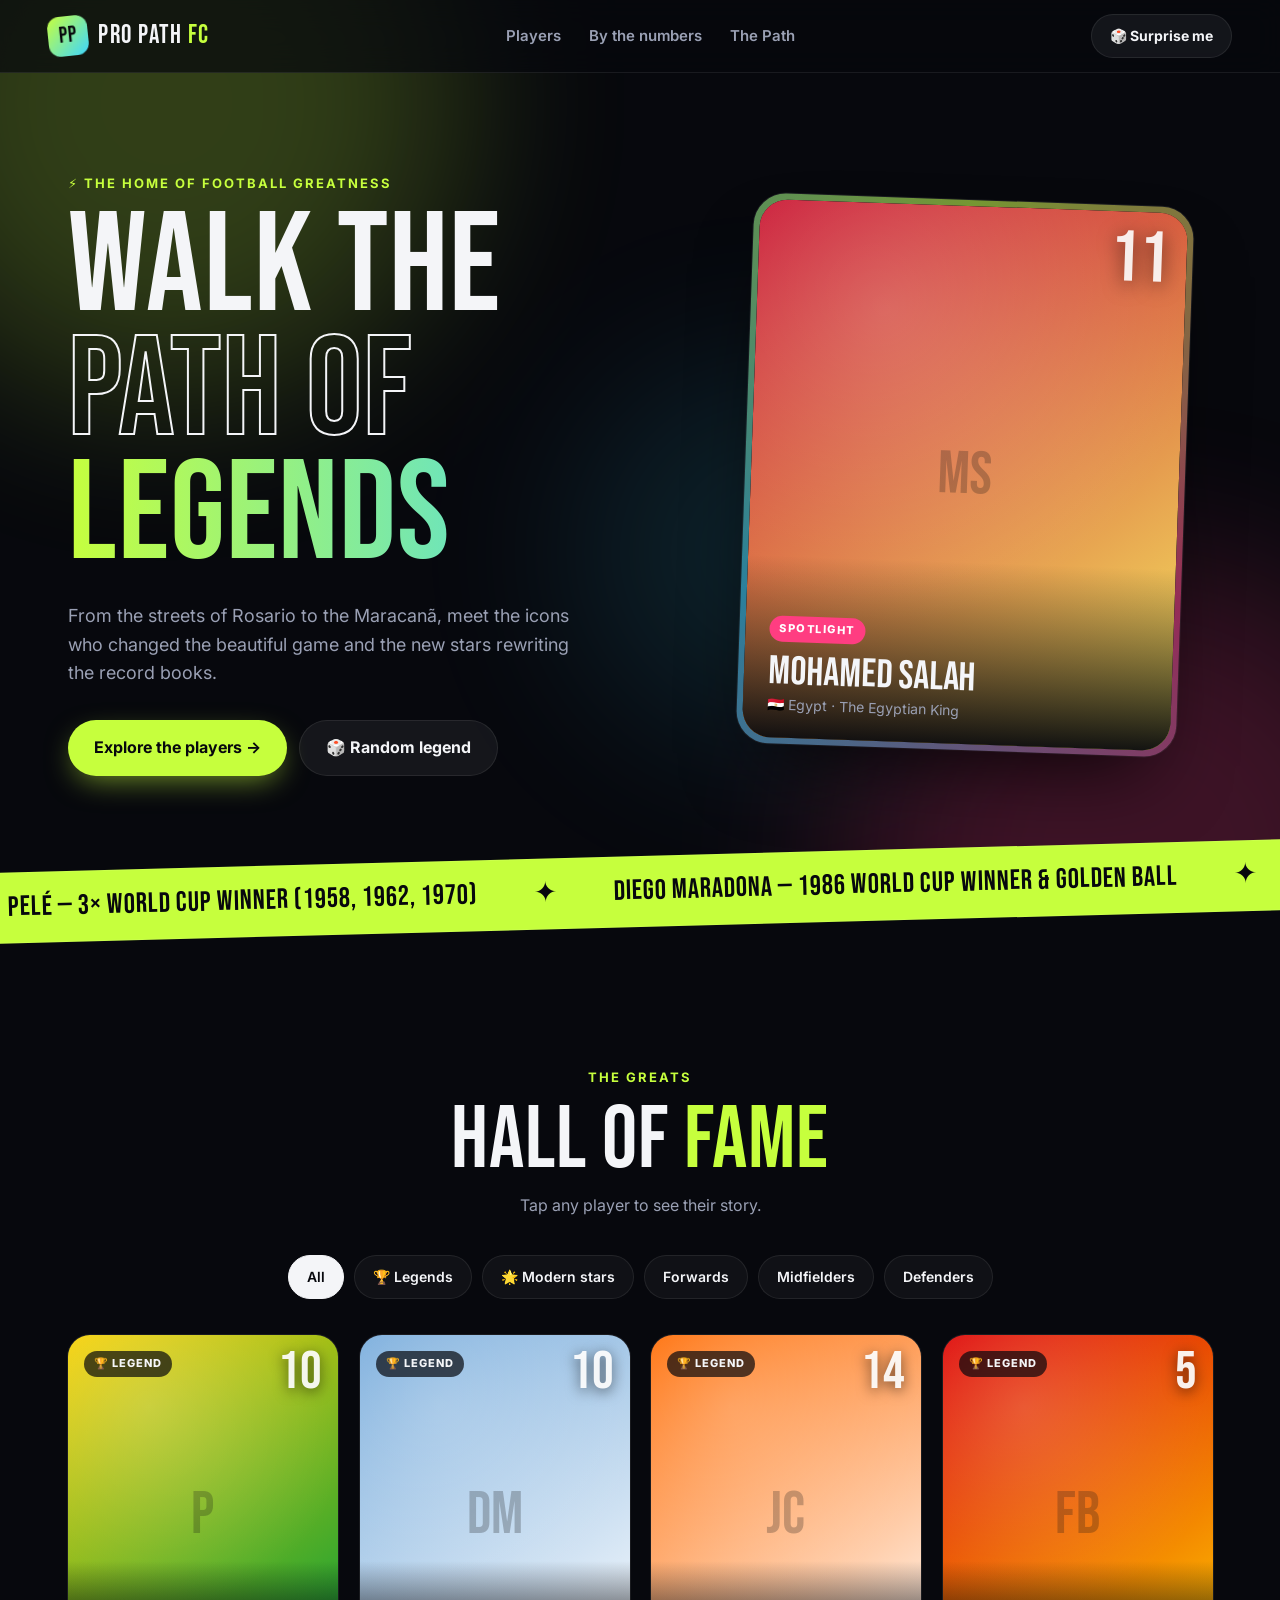
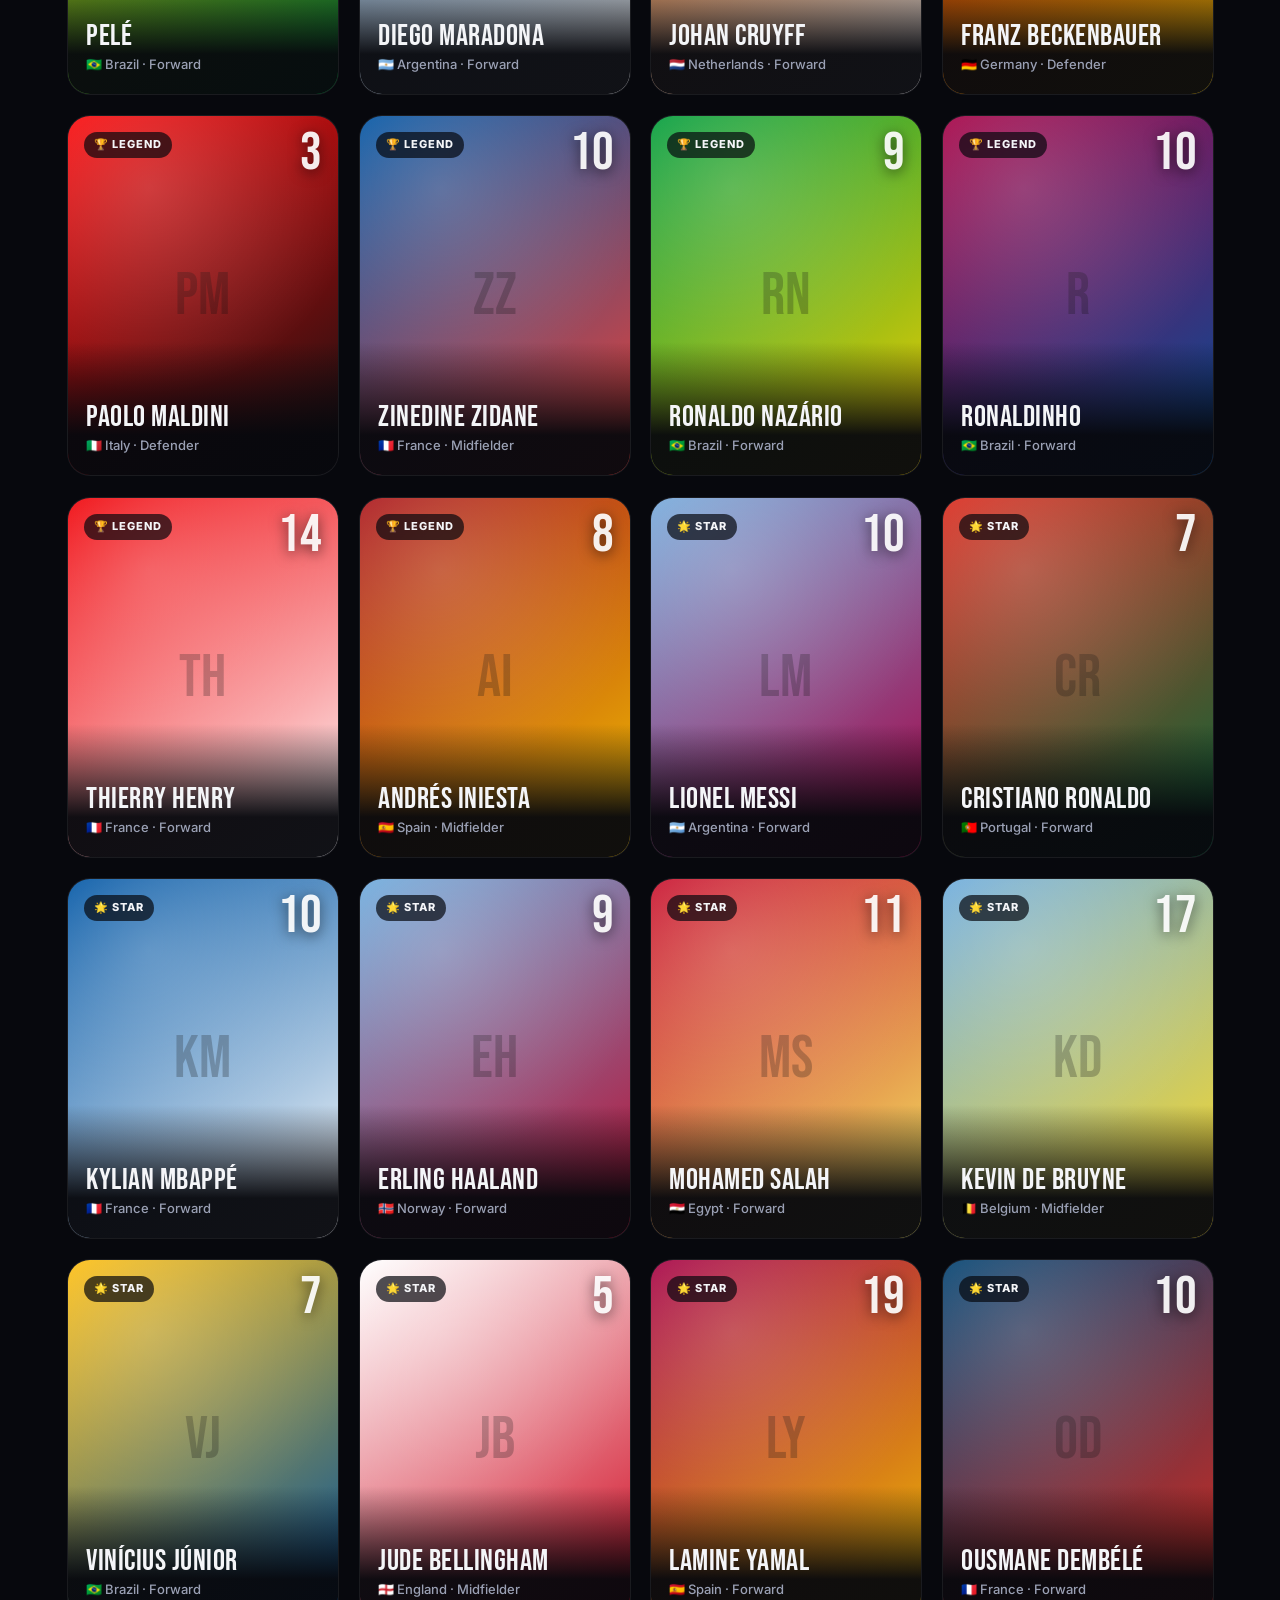
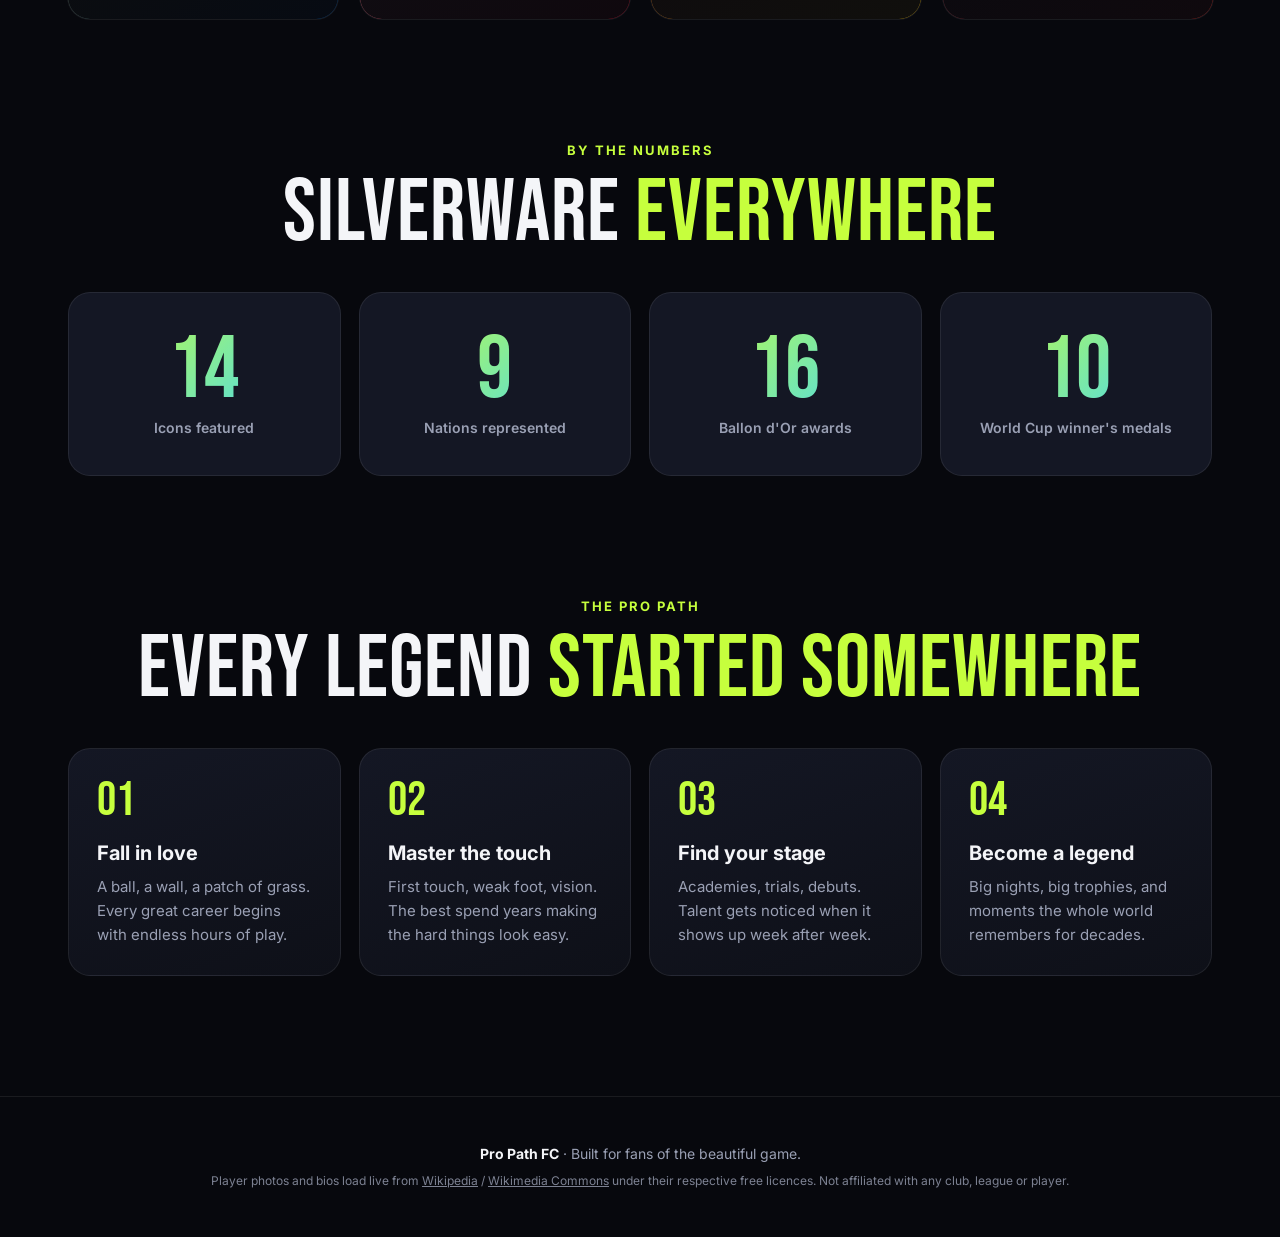
==== index.html @ 46206c43 "Build Pro Path FC football legends website Static site with rotating hero spotlight, filterable play" ====
<!doctype html>
<html lang="en">
<head>
  <meta charset="utf-8" />
  <meta name="viewport" content="width=device-width, initial-scale=1" />
  <title>Pro Path FC — Legends of the Game</title>
  <meta name="description" content="Pro Path FC celebrates the greatest players in world football — from Pelé and Maradona to Messi, Ronaldo and the new generation." />
  <link rel="preconnect" href="https://fonts.googleapis.com" />
  <link rel="preconnect" href="https://fonts.gstatic.com" crossorigin />
  <link href="https://fonts.googleapis.com/css2?family=Bebas+Neue&family=Inter:wght@400;500;600;700;800&display=swap" rel="stylesheet" />
  <link rel="stylesheet" href="styles.css" />
  <link rel="icon" href="data:image/svg+xml,<svg xmlns='http://www.w3.org/2000/svg' viewBox='0 0 100 100'><text y='.9em' font-size='90'>⚽</text></svg>" />
</head>
<body>
  <div class="bg-blobs" aria-hidden="true">
    <span class="blob blob-1"></span>
    <span class="blob blob-2"></span>
    <span class="blob blob-3"></span>
  </div>

  <header class="nav" id="top">
    <a class="brand" href="#top" aria-label="Pro Path FC home">
      <span class="brand-badge">PP</span>
      <span class="brand-name">Pro Path <em>FC</em></span>
    </a>
    <nav class="nav-links" aria-label="Main">
      <a href="#players">Players</a>
      <a href="#numbers">By the numbers</a>
      <a href="#path">The Path</a>
    </nav>
    <button class="btn btn-small btn-ghost" id="random-btn" type="button">🎲 Surprise me</button>
  </header>

  <main>
    <!-- HERO -->
    <section class="hero">
      <div class="hero-copy reveal">
        <p class="eyebrow">⚡ The home of football greatness</p>
        <h1 class="hero-title">
          <span>Walk the</span>
          <span class="outline">path of</span>
          <span class="accent">legends</span>
        </h1>
        <p class="hero-sub">
          From the streets of Rosario to the Maracanã, meet the icons who changed the beautiful game
          and the new stars rewriting the record books.
        </p>
        <div class="hero-cta">
          <a class="btn btn-primary" href="#players">Explore the players →</a>
          <button class="btn btn-ghost" id="hero-random" type="button">🎲 Random legend</button>
        </div>
      </div>

      <button class="spotlight reveal" id="spotlight" type="button" aria-label="Open spotlight player">
        <div class="spotlight-ring" aria-hidden="true"></div>
        <div class="spotlight-img" id="spotlight-img"></div>
        <div class="spotlight-info">
          <span class="spotlight-tag">Spotlight</span>
          <strong id="spotlight-name">Loading…</strong>
          <span id="spotlight-meta"></span>
        </div>
        <span class="spotlight-num" id="spotlight-num" aria-hidden="true">10</span>
      </button>
    </section>

    <!-- TICKER -->
    <div class="ticker-wrap" aria-hidden="true">
      <div class="ticker">
        <div class="ticker-track" id="ticker-track"></div>
      </div>
    </div>

    <!-- PLAYERS -->
    <section class="section" id="players">
      <div class="section-head reveal">
        <p class="eyebrow">The greats</p>
        <h2>Hall of <span class="accent">fame</span></h2>
        <p class="section-sub">Tap any player to see their story.</p>
      </div>

      <div class="filters reveal" role="tablist" aria-label="Filter players">
        <button class="chip active" data-filter="all" type="button">All</button>
        <button class="chip" data-filter="legend" type="button">🏆 Legends</button>
        <button class="chip" data-filter="star" type="button">🌟 Modern stars</button>
        <button class="chip" data-filter="FW" type="button">Forwards</button>
        <button class="chip" data-filter="MF" type="button">Midfielders</button>
        <button class="chip" data-filter="DF" type="button">Defenders</button>
      </div>

      <div class="grid" id="grid"></div>
    </section>

    <!-- NUMBERS -->
    <section class="section numbers" id="numbers">
      <div class="section-head reveal">
        <p class="eyebrow">By the numbers</p>
        <h2>Silverware <span class="accent">everywhere</span></h2>
      </div>
      <div class="stats">
        <div class="stat reveal"><strong data-count="players">0</strong><span>Icons featured</span></div>
        <div class="stat reveal"><strong data-count="nations">0</strong><span>Nations represented</span></div>
        <div class="stat reveal"><strong data-count="ballon">0</strong><span>Ballon d'Or awards</span></div>
        <div class="stat reveal"><strong data-count="worldcups">0</strong><span>World Cup winner's medals</span></div>
      </div>
    </section>

    <!-- PATH -->
    <section class="section" id="path">
      <div class="section-head reveal">
        <p class="eyebrow">The Pro Path</p>
        <h2>Every legend <span class="accent">started somewhere</span></h2>
      </div>
      <div class="path">
        <article class="path-step reveal">
          <span class="path-num">01</span>
          <h3>Fall in love</h3>
          <p>A ball, a wall, a patch of grass. Every great career begins with endless hours of play.</p>
        </article>
        <article class="path-step reveal">
          <span class="path-num">02</span>
          <h3>Master the touch</h3>
          <p>First touch, weak foot, vision. The best spend years making the hard things look easy.</p>
        </article>
        <article class="path-step reveal">
          <span class="path-num">03</span>
          <h3>Find your stage</h3>
          <p>Academies, trials, debuts. Talent gets noticed when it shows up week after week.</p>
        </article>
        <article class="path-step reveal">
          <span class="path-num">04</span>
          <h3>Become a legend</h3>
          <p>Big nights, big trophies, and moments the whole world remembers for decades.</p>
        </article>
      </div>
    </section>
  </main>

  <footer class="footer">
    <p><strong>Pro Path FC</strong> · Built for fans of the beautiful game.</p>
    <p class="credit">
      Player photos and bios load live from <a href="https://www.wikipedia.org/" target="_blank" rel="noopener">Wikipedia</a> /
      <a href="https://commons.wikimedia.org/" target="_blank" rel="noopener">Wikimedia Commons</a>
      under their respective free licences. Not affiliated with any club, league or player.
    </p>
  </footer>

  <!-- PLAYER MODAL -->
  <div class="modal" id="modal" aria-hidden="true">
    <div class="modal-backdrop" data-close></div>
    <div class="modal-card" role="dialog" aria-modal="true" aria-labelledby="modal-name">
      <button class="modal-close" type="button" data-close aria-label="Close">✕</button>
      <button class="modal-nav prev" type="button" id="modal-prev" aria-label="Previous player">‹</button>
      <button class="modal-nav next" type="button" id="modal-next" aria-label="Next player">›</button>
      <div class="modal-media" id="modal-media"></div>
      <div class="modal-body">
        <p class="modal-eyebrow" id="modal-eyebrow"></p>
        <h3 id="modal-name"></h3>
        <p class="modal-nick" id="modal-nick"></p>
        <ul class="modal-honours" id="modal-honours"></ul>
        <p class="modal-bio" id="modal-bio"></p>
        <a class="btn btn-small btn-ghost" id="modal-link" target="_blank" rel="noopener">Read more on Wikipedia ↗</a>
      </div>
    </div>
  </div>

  <!-- POP-UP TOAST -->
  <aside class="toast" id="toast" aria-live="polite">
    <button class="toast-close" type="button" id="toast-close" aria-label="Dismiss">✕</button>
    <button class="toast-main" type="button" id="toast-main">
      <span class="toast-img" id="toast-img"></span>
      <span class="toast-text">
        <span class="toast-tag">⚡ Did you know?</span>
        <strong id="toast-name"></strong>
        <span id="toast-fact"></span>
      </span>
    </button>
  </aside>

  <script src="players.js"></script>
  <script src="script.js"></script>
</body>
</html>
---- styles.css ----
:root {
  --bg: #07080d;
  --bg-2: #0e1018;
  --card: #141724;
  --line: rgba(255, 255, 255, 0.08);
  --text: #f4f5f8;
  --muted: #9aa0b4;
  --accent: #c6ff3d;
  --accent-2: #ff3d81;
  --accent-3: #3dd6ff;
  --radius: 22px;
  --display: "Bebas Neue", Impact, "Arial Narrow", sans-serif;
  --body: "Inter", system-ui, -apple-system, "Segoe UI", sans-serif;
}

* { box-sizing: border-box; }
html { scroll-behavior: smooth; }
body {
  margin: 0;
  background: var(--bg);
  color: var(--text);
  font-family: var(--body);
  line-height: 1.6;
  overflow-x: hidden;
  -webkit-font-smoothing: antialiased;
}
img { max-width: 100%; display: block; }
a { color: inherit; }
button { font: inherit; color: inherit; }
.accent { color: var(--accent); }

/* ---------- Background ---------- */
.bg-blobs { position: fixed; inset: 0; z-index: -1; overflow: hidden; pointer-events: none; }
.blob { position: absolute; width: 46vmax; height: 46vmax; border-radius: 50%; filter: blur(90px); opacity: 0.22; animation: float 18s ease-in-out infinite alternate; }
.blob-1 { background: var(--accent); top: -15vmax; left: -10vmax; }
.blob-2 { background: var(--accent-2); bottom: -20vmax; right: -12vmax; animation-delay: -6s; }
.blob-3 { background: var(--accent-3); top: 40%; left: 45%; width: 30vmax; height: 30vmax; opacity: 0.12; animation-delay: -12s; }
@keyframes float { to { transform: translate(6vmax, 4vmax) scale(1.15); } }

/* ---------- Nav ---------- */
.nav {
  position: sticky; top: 0; z-index: 40;
  display: flex; align-items: center; justify-content: space-between; gap: 16px;
  padding: 14px clamp(16px, 4vw, 48px);
  background: rgba(7, 8, 13, 0.7);
  backdrop-filter: blur(14px);
  border-bottom: 1px solid var(--line);
}
.brand { display: flex; align-items: center; gap: 10px; text-decoration: none; }
.brand-badge {
  display: grid; place-items: center; width: 40px; height: 40px; border-radius: 12px;
  background: linear-gradient(135deg, var(--accent), var(--accent-3));
  color: #07080d; font-family: var(--display); font-size: 22px; letter-spacing: 1px;
  transform: rotate(-6deg);
}
.brand-name { font-family: var(--display); font-size: 26px; letter-spacing: 1.5px; }
.brand-name em { font-style: normal; color: var(--accent); }
.nav-links { display: flex; gap: 28px; }
.nav-links a { text-decoration: none; color: var(--muted); font-weight: 600; font-size: 15px; transition: color .2s; }
.nav-links a:hover { color: var(--text); }

/* ---------- Buttons ---------- */
.btn {
  display: inline-flex; align-items: center; gap: 8px;
  padding: 14px 26px; border-radius: 999px; border: 0;
  font-weight: 700; text-decoration: none; cursor: pointer;
  transition: transform .2s, box-shadow .2s, background .2s;
}
.btn:hover { transform: translateY(-2px); }
.btn-primary { background: var(--accent); color: #07080d; box-shadow: 0 10px 30px -8px rgba(198, 255, 61, .6); }
.btn-primary:hover { box-shadow: 0 16px 40px -8px rgba(198, 255, 61, .8); }
.btn-ghost { background: rgba(255, 255, 255, .06); border: 1px solid var(--line); }
.btn-ghost:hover { background: rgba(255, 255, 255, .12); }
.btn-small { padding: 10px 18px; font-size: 14px; }

/* ---------- Hero ---------- */
.hero {
  display: grid; grid-template-columns: 1.1fr 0.9fr; align-items: center; gap: 48px;
  max-width: 1240px; margin: 0 auto;
  padding: clamp(40px, 8vw, 100px) clamp(16px, 4vw, 48px) 60px;
}
.eyebrow { margin: 0 0 12px; color: var(--accent); font-weight: 700; text-transform: uppercase; letter-spacing: 2px; font-size: 13px; }
.hero-title { margin: 0; font-family: var(--display); font-weight: 400; font-size: clamp(64px, 11vw, 150px); line-height: .88; letter-spacing: 1px; }
.hero-title span { display: block; }
.hero-title .outline { color: transparent; -webkit-text-stroke: 2px var(--text); }
.hero-title .accent { background: linear-gradient(90deg, var(--accent), var(--accent-3)); -webkit-background-clip: text; background-clip: text; color: transparent; }
.hero-sub { max-width: 520px; color: var(--muted); font-size: 18px; margin: 24px 0 32px; }
.hero-cta { display: flex; flex-wrap: wrap; gap: 12px; }

.spotlight {
  position: relative; aspect-ratio: 4 / 5; width: 100%; max-width: 440px; justify-self: center;
  border: 0; padding: 0; cursor: pointer; border-radius: 32px; overflow: hidden;
  background: var(--card);
  box-shadow: 0 40px 80px -30px rgba(0, 0, 0, .8), 0 0 0 1px var(--line);
  transform: rotate(2deg); transition: transform .4s;
}
.spotlight:hover { transform: rotate(0) scale(1.02); }
.spotlight-ring { position: absolute; inset: -40%; background: conic-gradient(from 0deg, var(--accent), var(--accent-2), var(--accent-3), var(--accent)); animation: spin 8s linear infinite; opacity: .55; }
@keyframes spin { to { transform: rotate(360deg); } }
.spotlight-img { position: absolute; inset: 6px; border-radius: 28px; overflow: hidden; background: var(--bg-2); }
.spotlight-img .photo { transition: opacity .8s, transform 6s ease-out; }
.spotlight-img .photo.fade { opacity: 0; transform: scale(1.08); }
.spotlight-info {
  position: absolute; left: 6px; right: 6px; bottom: 6px; z-index: 2;
  display: flex; flex-direction: column; align-items: flex-start; gap: 2px;
  padding: 60px 24px 22px; text-align: left; border-radius: 0 0 28px 28px;
  background: linear-gradient(to top, rgba(7, 8, 13, .95), transparent);
}
.spotlight-tag { background: var(--accent-2); color: #fff; font-size: 11px; font-weight: 800; letter-spacing: 1.5px; text-transform: uppercase; padding: 4px 10px; border-radius: 999px; }
.spotlight-info strong { font-family: var(--display); font-weight: 400; font-size: 40px; line-height: 1; margin-top: 8px; }
.spotlight-info span:last-child { color: var(--muted); font-size: 14px; }
.spotlight-num { position: absolute; top: 18px; right: 24px; z-index: 2; font-family: var(--display); font-size: 72px; line-height: 1; color: rgba(255, 255, 255, .9); text-shadow: 0 4px 20px rgba(0, 0, 0, .6); }

/* ---------- Ticker ---------- */
.ticker-wrap { overflow: hidden; padding: 20px 0; }
.ticker { overflow: hidden; border-block: 1px solid var(--line); background: var(--accent); color: #07080d; transform: rotate(-1.5deg); margin: 0 -20px; }
.ticker-track { display: flex; width: max-content; animation: ticker 40s linear infinite; }
.ticker-track span { font-family: var(--display); font-size: 28px; letter-spacing: 1px; padding: 12px 28px; white-space: nowrap; }
.ticker-track span::after { content: "✦"; margin-left: 56px; }
@keyframes ticker { to { transform: translateX(-50%); } }

/* ---------- Sections ---------- */
.section { max-width: 1240px; margin: 0 auto; padding: clamp(70px, 10vw, 120px) clamp(16px, 4vw, 48px) 0; }
.section-head { text-align: center; margin-bottom: 36px; }
.section-head h2 { margin: 0; font-family: var(--display); font-weight: 400; font-size: clamp(48px, 7vw, 88px); line-height: .95; letter-spacing: 1px; }
.section-sub { color: var(--muted); margin: 10px 0 0; }

/* ---------- Filters ---------- */
.filters { display: flex; flex-wrap: wrap; justify-content: center; gap: 10px; margin-bottom: 36px; }
.chip { padding: 10px 18px; border-radius: 999px; border: 1px solid var(--line); background: rgba(255, 255, 255, .04); cursor: pointer; font-weight: 600; font-size: 14px; transition: all .2s; }
.chip:hover { border-color: rgba(255, 255, 255, .25); }
.chip.active { background: var(--text); color: var(--bg); border-color: var(--text); }

/* ---------- Player cards ---------- */
.grid { display: grid; grid-template-columns: repeat(auto-fill, minmax(230px, 1fr)); gap: 22px; }
.card {
  position: relative; aspect-ratio: 3 / 4; border-radius: var(--radius); overflow: hidden;
  border: 0; padding: 0; cursor: pointer; text-align: left; background: var(--card);
  box-shadow: 0 0 0 1px var(--line);
  transform: perspective(800px) rotateX(var(--rx, 0)) rotateY(var(--ry, 0));
  transition: transform .15s ease-out, box-shadow .3s;
  animation: pop-in .5s both;
}
.card:hover { box-shadow: 0 0 0 2px var(--c1), 0 24px 50px -16px var(--c1); }
.card:focus-visible { outline: 3px solid var(--accent); outline-offset: 3px; }
@keyframes pop-in { from { opacity: 0; transform: translateY(24px) scale(.96); } }
.card .photo { transition: transform .5s; }
.card:hover .photo { transform: scale(1.07); }
.card-num { position: absolute; top: 10px; right: 16px; z-index: 2; font-family: var(--display); font-size: 54px; line-height: 1; color: rgba(255, 255, 255, .92); text-shadow: 0 3px 14px rgba(0, 0, 0, .6); }
.card-era { position: absolute; top: 16px; left: 16px; z-index: 2; padding: 4px 10px; border-radius: 999px; font-size: 11px; font-weight: 800; letter-spacing: 1px; text-transform: uppercase; background: rgba(7, 8, 13, .7); backdrop-filter: blur(6px); }
.card-info { position: absolute; inset: auto 0 0; z-index: 2; padding: 60px 18px 18px; background: linear-gradient(to top, rgba(7, 8, 13, .96) 30%, transparent); }
.card-info strong { display: block; font-family: var(--display); font-weight: 400; font-size: 30px; line-height: 1; letter-spacing: .5px; }
.card-info span { color: var(--muted); font-size: 13px; font-weight: 500; }

/* Shared photo layer (cards, spotlight, modal, toast) */
.media { position: absolute; inset: 0; background: linear-gradient(145deg, var(--c1, #333), var(--c2, #111)); }
.media::before { /* fallback initials, hidden once a photo loads */
  content: attr(data-initials); position: absolute; inset: 0; display: grid; place-items: center;
  font-family: var(--display); font-size: clamp(60px, 30%, 140px); color: rgba(0, 0, 0, .25);
}
.media::after { content: ""; position: absolute; inset: 0; background: radial-gradient(circle at 30% 20%, rgba(255, 255, 255, .2), transparent 60%); pointer-events: none; }
.photo { position: absolute; inset: 0; width: 100%; height: 100%; object-fit: cover; object-position: center 20%; opacity: 0; transition: opacity .6s; }
.photo.loaded { opacity: 1; }
.media.has-photo::after { background: linear-gradient(to bottom, transparent 50%, rgba(7, 8, 13, .3)); }

/* ---------- Stats ---------- */
.stats { display: grid; grid-template-columns: repeat(4, 1fr); gap: 18px; }
.stat { padding: 34px 20px; border-radius: var(--radius); background: var(--card); border: 1px solid var(--line); text-align: center; }
.stat strong { display: block; font-family: var(--display); font-weight: 400; font-size: clamp(56px, 7vw, 88px); line-height: 1; background: linear-gradient(135deg, var(--accent), var(--accent-3)); -webkit-background-clip: text; background-clip: text; color: transparent; }
.stat span { color: var(--muted); font-weight: 600; font-size: 14px; }

/* ---------- Path ---------- */
.path { display: grid; grid-template-columns: repeat(4, 1fr); gap: 18px; }
.path-step { padding: 28px; border-radius: var(--radius); background: linear-gradient(160deg, var(--card), var(--bg-2)); border: 1px solid var(--line); transition: transform .3s, border-color .3s; }
.path-step:hover { transform: translateY(-6px); border-color: var(--accent); }
.path-num { font-family: var(--display); font-size: 48px; color: var(--accent); line-height: 1; }
.path-step h3 { margin: 12px 0 6px; font-size: 20px; }
.path-step p { margin: 0; color: var(--muted); font-size: 15px; }

/* ---------- Footer ---------- */
.footer { margin-top: 120px; padding: 40px clamp(16px, 4vw, 48px); border-top: 1px solid var(--line); text-align: center; color: var(--muted); font-size: 14px; }
.footer p { margin: 6px 0; }
.footer strong { color: var(--text); }
.credit { font-size: 12px; opacity: .8; }

/* ---------- Modal ---------- */
.modal { position: fixed; inset: 0; z-index: 100; display: grid; place-items: center; padding: 16px; visibility: hidden; opacity: 0; transition: opacity .3s, visibility .3s; }
.modal.open { visibility: visible; opacity: 1; }
.modal-backdrop { position: absolute; inset: 0; background: rgba(0, 0, 0, .75); backdrop-filter: blur(8px); }
.modal-card {
  position: relative; display: grid; grid-template-columns: 1fr 1.1fr;
  width: min(940px, 100%); max-height: calc(100vh - 32px); overflow: auto;
  border-radius: 28px; background: var(--bg-2); border: 1px solid var(--line);
  box-shadow: 0 40px 100px -20px rgba(0, 0, 0, .9);
  transform: scale(.9) translateY(30px); transition: transform .4s cubic-bezier(.2, 1.4, .4, 1);
}
.modal.open .modal-card { transform: none; }
.modal-media { position: relative; min-height: 460px; }
.modal-body { padding: 40px 36px; }
.modal-eyebrow { margin: 0; color: var(--accent); font-weight: 700; font-size: 13px; letter-spacing: 1.5px; text-transform: uppercase; }
.modal-body h3 { margin: 6px 0 0; font-family: var(--display); font-weight: 400; font-size: clamp(44px, 6vw, 64px); line-height: .95; }
.modal-nick { margin: 6px 0 20px; color: var(--muted); font-style: italic; }
.modal-honours { list-style: none; padding: 0; margin: 0 0 20px; display: grid; gap: 8px; }
.modal-honours li { display: flex; gap: 10px; align-items: flex-start; padding: 10px 14px; border-radius: 12px; background: rgba(255, 255, 255, .04); font-weight: 600; font-size: 14px; }
.modal-honours li::before { content: "🏆"; }
.modal-bio { color: var(--muted); font-size: 15px; margin: 0 0 22px; min-height: 3em; }
.modal-close, .modal-nav { position: absolute; z-index: 3; display: grid; place-items: center; border: 0; cursor: pointer; border-radius: 50%; background: rgba(7, 8, 13, .7); backdrop-filter: blur(6px); transition: background .2s; }
.modal-close { top: 14px; right: 14px; width: 40px; height: 40px; }
.modal-nav { top: 50%; width: 44px; height: 44px; font-size: 28px; line-height: 1; transform: translateY(-50%); }
.modal-nav.prev { left: 12px; }
.modal-nav.next { right: 12px; }
.modal-close:hover, .modal-nav:hover { background: var(--accent); color: #07080d; }

/* ---------- Toast pop-up ---------- */
.toast {
  position: fixed; left: 20px; bottom: 20px; z-index: 60; width: min(360px, calc(100vw - 40px));
  border-radius: 20px; background: rgba(20, 23, 36, .92); backdrop-filter: blur(12px);
  border: 1px solid var(--line); box-shadow: 0 20px 50px -10px rgba(0, 0, 0, .8);
  transform: translateY(140%) rotate(-3deg); opacity: 0; transition: transform .6s cubic-bezier(.2, 1.4, .4, 1), opacity .4s;
}
.toast.show { transform: none; opacity: 1; }
.toast-main { display: flex; align-items: center; gap: 14px; width: 100%; padding: 14px; border: 0; background: none; cursor: pointer; text-align: left; }
.toast-img { position: relative; flex: none; width: 72px; height: 72px; border-radius: 16px; overflow: hidden; }
.toast-img .media::before { font-size: 30px; }
.toast-text { display: flex; flex-direction: column; font-size: 13px; color: var(--muted); padding-right: 18px; }
.toast-tag { color: var(--accent); font-weight: 800; font-size: 11px; letter-spacing: 1px; text-transform: uppercase; }
.toast-text strong { color: var(--text); font-size: 16px; }
.toast-close { position: absolute; top: 8px; right: 10px; z-index: 2; border: 0; background: none; color: var(--muted); cursor: pointer; font-size: 14px; }

/* ---------- Scroll reveal ---------- */
.reveal { opacity: 0; transform: translateY(30px); transition: opacity .8s, transform .8s; }
.reveal.visible { opacity: 1; transform: none; }
.spotlight.reveal.visible { transform: rotate(2deg); }
.spotlight.reveal.visible:hover { transform: rotate(0) scale(1.02); }

/* ---------- Responsive ---------- */
@media (max-width: 900px) {
  .hero { grid-template-columns: 1fr; text-align: left; }
  .spotlight { max-width: 380px; }
  .stats, .path { grid-template-columns: repeat(2, 1fr); }
  .modal-card { grid-template-columns: 1fr; }
  .modal-media { min-height: 320px; }
  .modal-nav { top: 160px; }
}
@media (max-width: 640px) {
  .nav-links { display: none; }
  .grid { grid-template-columns: repeat(2, 1fr); gap: 12px; }
  .card-num { font-size: 40px; }
  .card-info { padding: 40px 12px 12px; }
  .card-info strong { font-size: 22px; }
  .card-info span { font-size: 11px; }
  .stats, .path { grid-template-columns: 1fr; }
  .modal-body { padding: 28px 22px; }
  .ticker-track span { font-size: 22px; }
}
@media (prefers-reduced-motion: reduce) {
  *, *::before, *::after { animation: none !important; transition: none !important; }
  .reveal { opacity: 1; transform: none; }
}
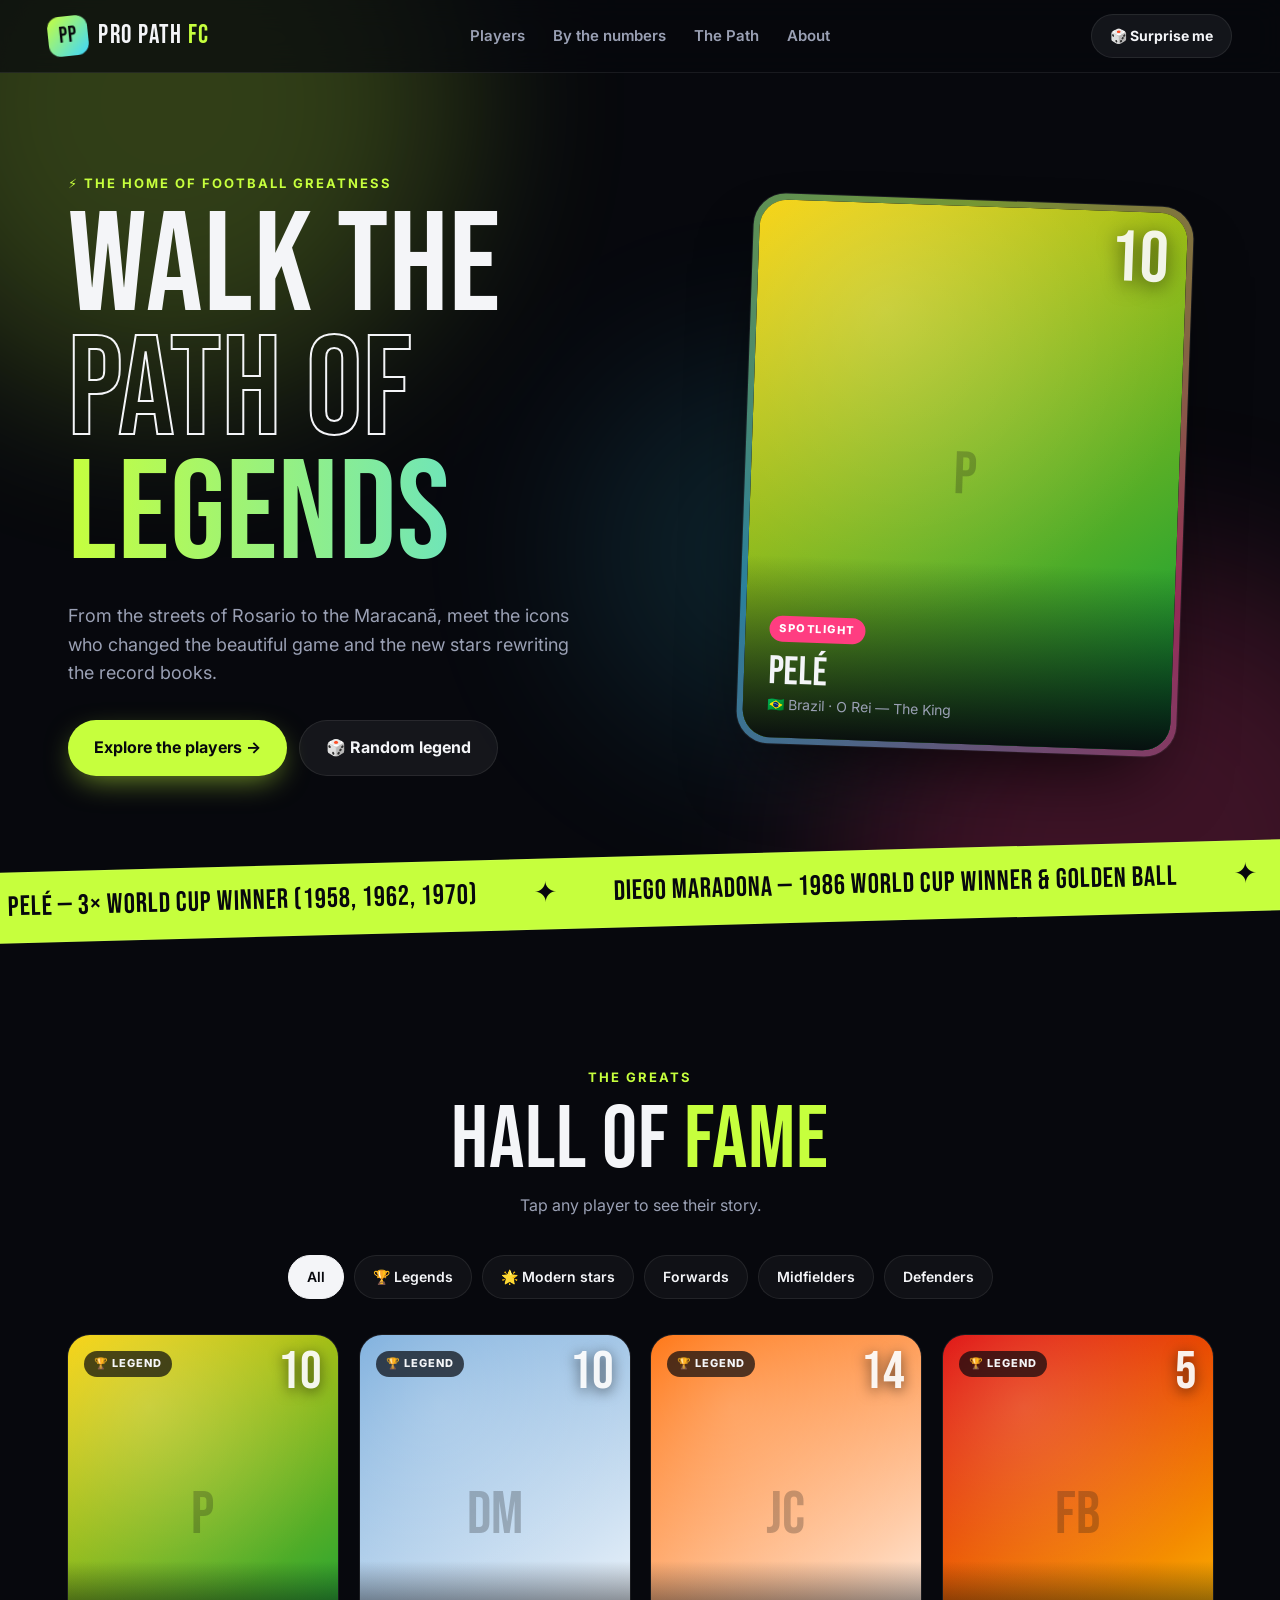
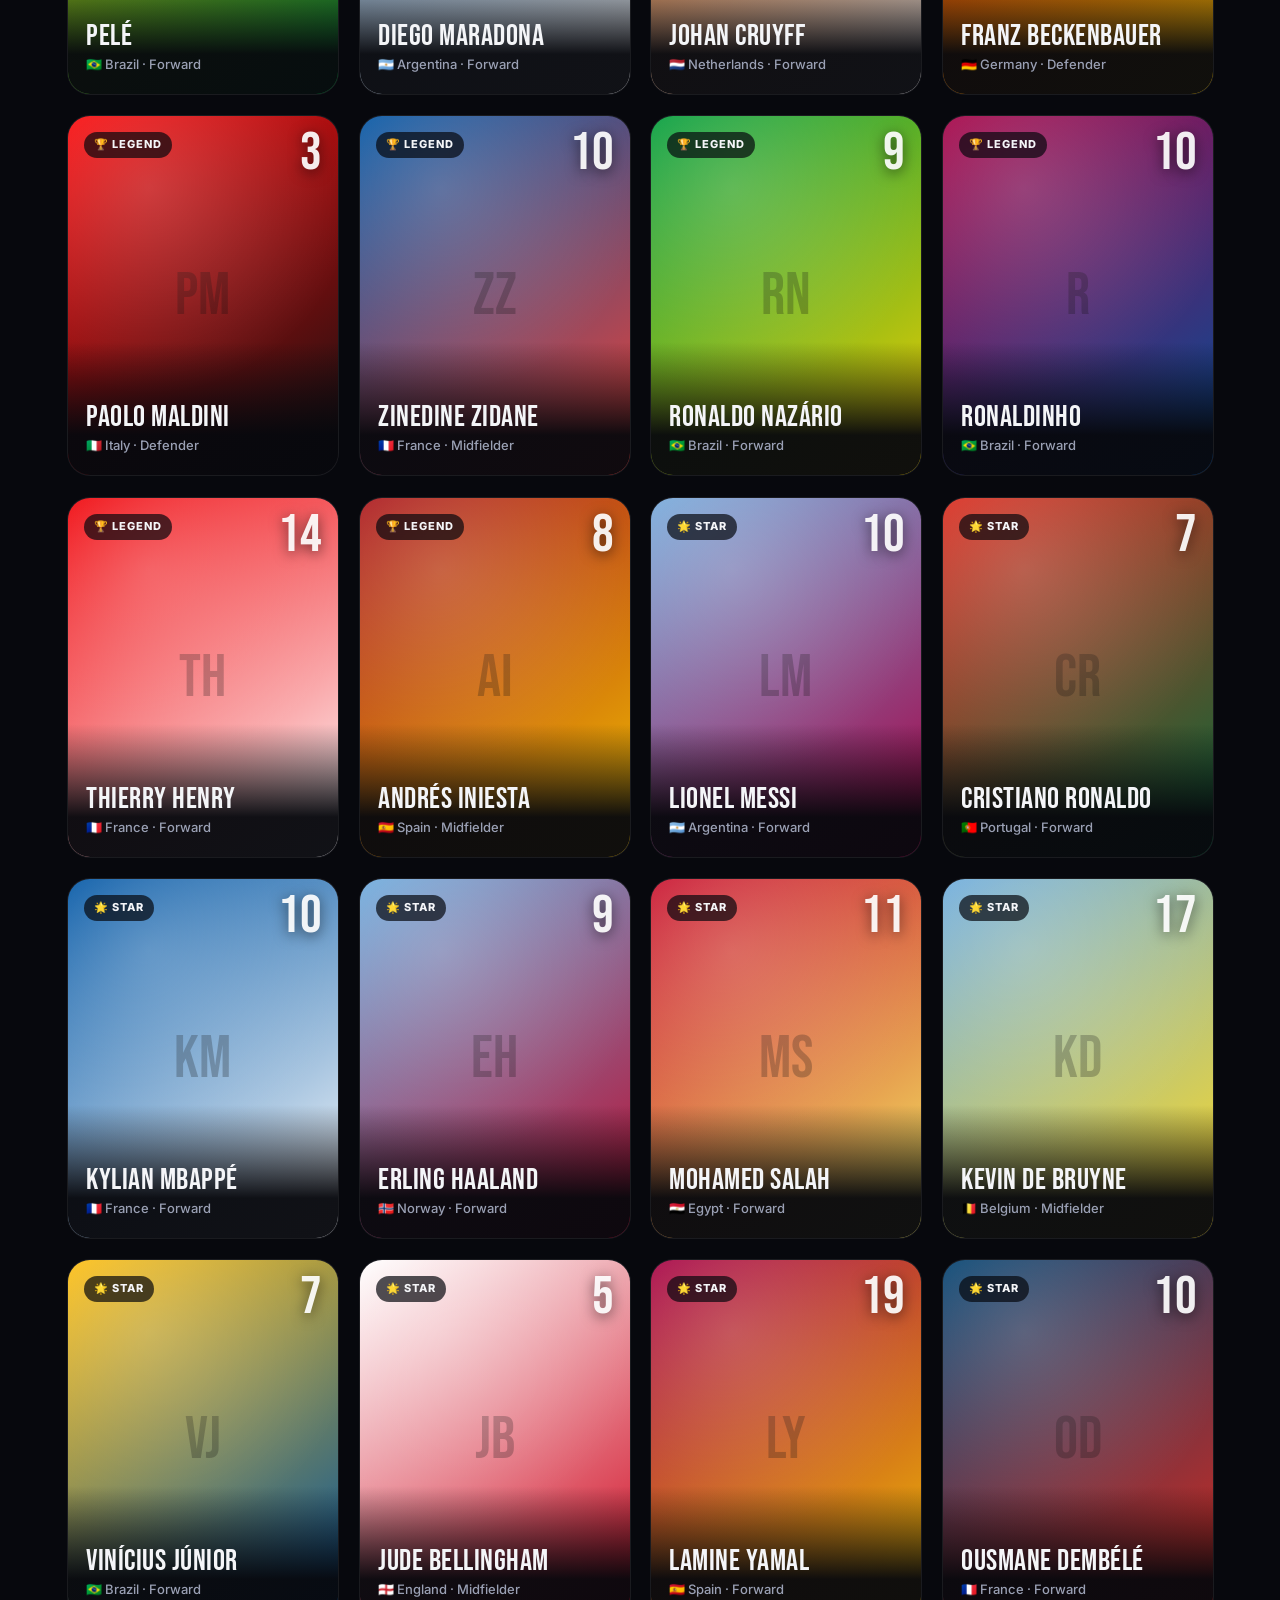
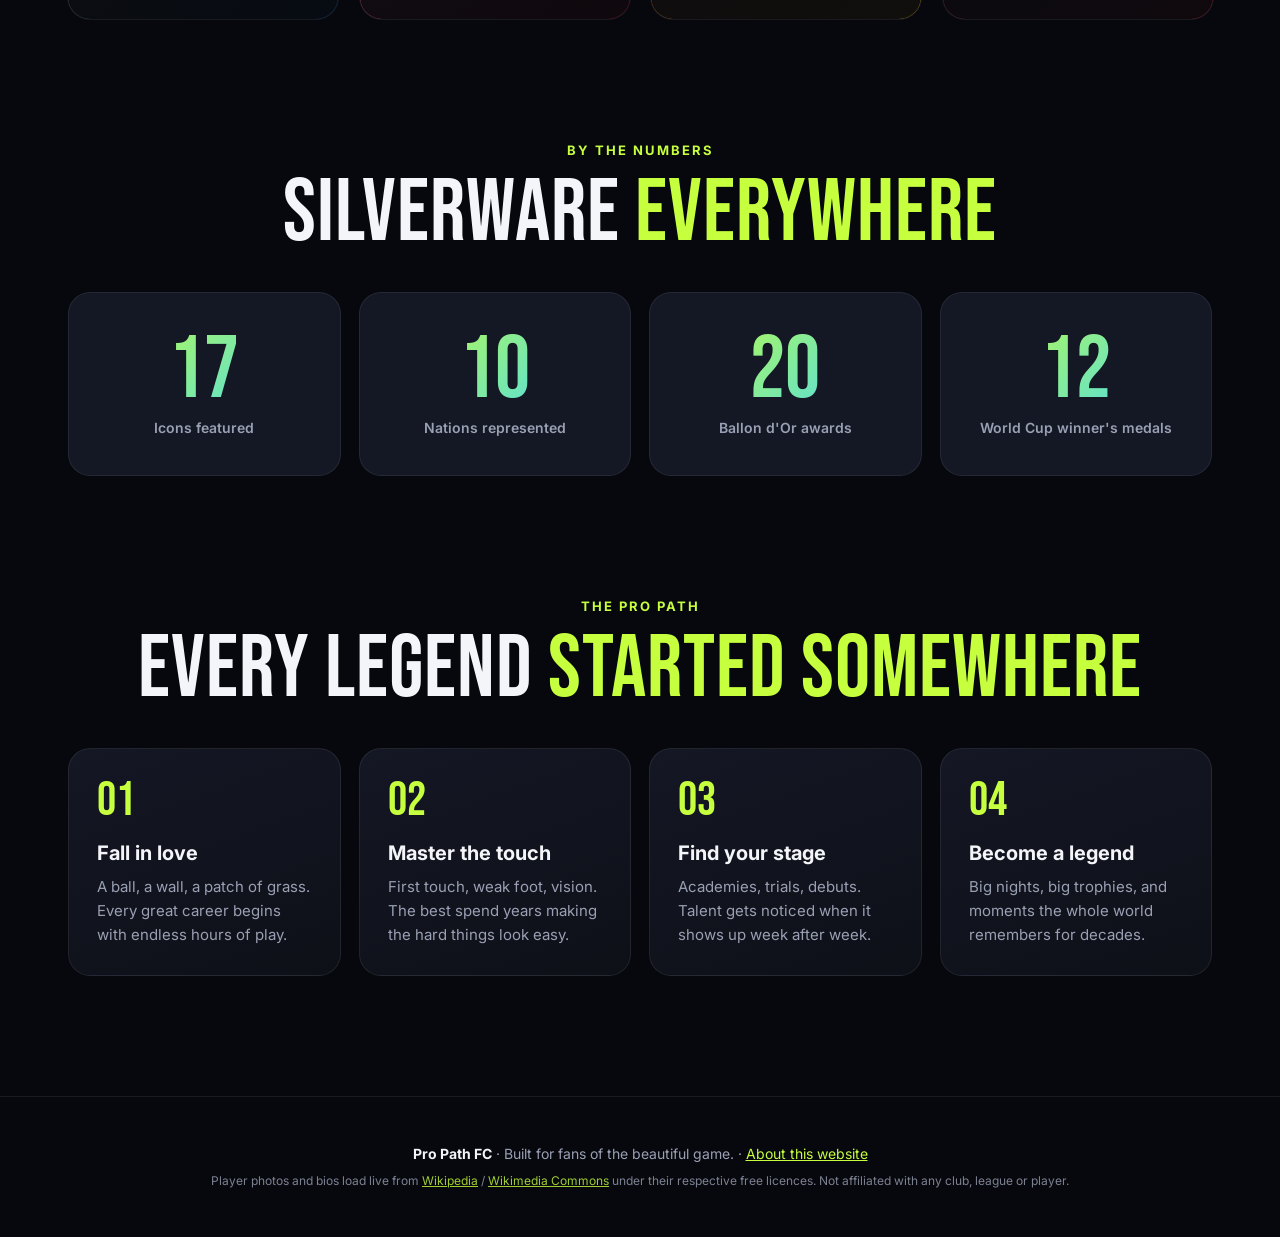
==== commit 06440548: "Add About page about our first website, made with cousins New about.html in the site's style, linked" ====
--- a/index.html
+++ b/index.html
@@ -27,6 +27,7 @@
       <a href="#players">Players</a>
       <a href="#numbers">By the numbers</a>
       <a href="#path">The Path</a>
+      <a class="nav-keep" href="about.html">About</a>
     </nav>
     <button class="btn btn-small btn-ghost" id="random-btn" type="button">🎲 Surprise me</button>
   </header>
@@ -136,7 +137,7 @@
   </main>
 
   <footer class="footer">
-    <p><strong>Pro Path FC</strong> · Built for fans of the beautiful game.</p>
+    <p><strong>Pro Path FC</strong> · Built for fans of the beautiful game. · <a href="about.html">About this website</a></p>
     <p class="credit">
       Player photos and bios load live from <a href="https://www.wikipedia.org/" target="_blank" rel="noopener">Wikipedia</a> /
       <a href="https://commons.wikimedia.org/" target="_blank" rel="noopener">Wikimedia Commons</a>
--- a/styles.css
+++ b/styles.css
@@ -53,7 +53,7 @@
   color: #07080d; font-family: var(--display); font-size: 22px; letter-spacing: 1px;
   transform: rotate(-6deg);
 }
-.brand-name { font-family: var(--display); font-size: 26px; letter-spacing: 1.5px; }
+.brand-name { font-family: var(--display); font-size: 26px; letter-spacing: 1.5px; white-space: nowrap; }
 .brand-name em { font-style: normal; color: var(--accent); }
 .nav-links { display: flex; gap: 28px; }
 .nav-links a { text-decoration: none; color: var(--muted); font-weight: 600; font-size: 15px; transition: color .2s; }
@@ -63,7 +63,7 @@
 .btn {
   display: inline-flex; align-items: center; gap: 8px;
   padding: 14px 26px; border-radius: 999px; border: 0;
-  font-weight: 700; text-decoration: none; cursor: pointer;
+  font-weight: 700; text-decoration: none; cursor: pointer; white-space: nowrap;
   transition: transform .2s, box-shadow .2s, background .2s;
 }
 .btn:hover { transform: translateY(-2px); }
@@ -182,6 +182,29 @@
 .footer p { margin: 6px 0; }
 .footer strong { color: var(--text); }
 .credit { font-size: 12px; opacity: .8; }
+
+/* ---------- About page ---------- */
+.about-hero { max-width: 900px; margin: 0 auto; padding: clamp(60px, 10vw, 120px) clamp(16px, 4vw, 48px) 0; text-align: center; }
+.about-hero .hero-title { font-size: clamp(56px, 10vw, 120px); }
+.about-hero .hero-sub { margin: 24px auto 0; }
+.about-story {
+  position: relative; max-width: 820px; margin: 0 auto; padding: clamp(32px, 6vw, 56px);
+  border-radius: 28px; background: linear-gradient(160deg, var(--card), var(--bg-2));
+  border: 1px solid var(--line); overflow: hidden;
+}
+.about-story::before { content: ""; position: absolute; inset: 0 0 auto; height: 4px; background: linear-gradient(90deg, var(--accent), var(--accent-3), var(--accent-2)); }
+.about-quote { margin: 0; font-family: var(--display); font-weight: 400; font-size: clamp(38px, 6vw, 64px); line-height: 1; letter-spacing: .5px; }
+.about-story p { color: var(--muted); font-size: 17px; margin: 20px 0 0; }
+.about-story p strong { color: var(--text); }
+.about-sign { display: inline-block; margin-top: 24px; font-weight: 700; color: var(--accent); }
+.about-grid { display: grid; grid-template-columns: repeat(3, 1fr); gap: 18px; }
+.about-grid .path-num { font-size: 40px; }
+.about-cta { text-align: center; margin-top: 48px; }
+.anim-in { animation: pop-in .8s both; }
+.anim-in:nth-child(2) { animation-delay: .1s; }
+.anim-in:nth-child(3) { animation-delay: .2s; }
+.footer a { color: var(--accent); }
+@media (max-width: 900px) { .about-grid { grid-template-columns: 1fr; } }
 
 /* ---------- Modal ---------- */
 .modal { position: fixed; inset: 0; z-index: 100; display: grid; place-items: center; padding: 16px; visibility: hidden; opacity: 0; transition: opacity .3s, visibility .3s; }
@@ -243,7 +266,11 @@
   .modal-nav { top: 160px; }
 }
 @media (max-width: 640px) {
-  .nav-links { display: none; }
+  .nav-links a:not(.nav-keep) { display: none; }
+  #random-btn { display: none; }
+  .nav { gap: 10px; }
+  .brand-badge { width: 34px; height: 34px; font-size: 19px; }
+  .brand-name { font-size: 22px; }
   .grid { grid-template-columns: repeat(2, 1fr); gap: 12px; }
   .card-num { font-size: 40px; }
   .card-info { padding: 40px 12px 12px; }
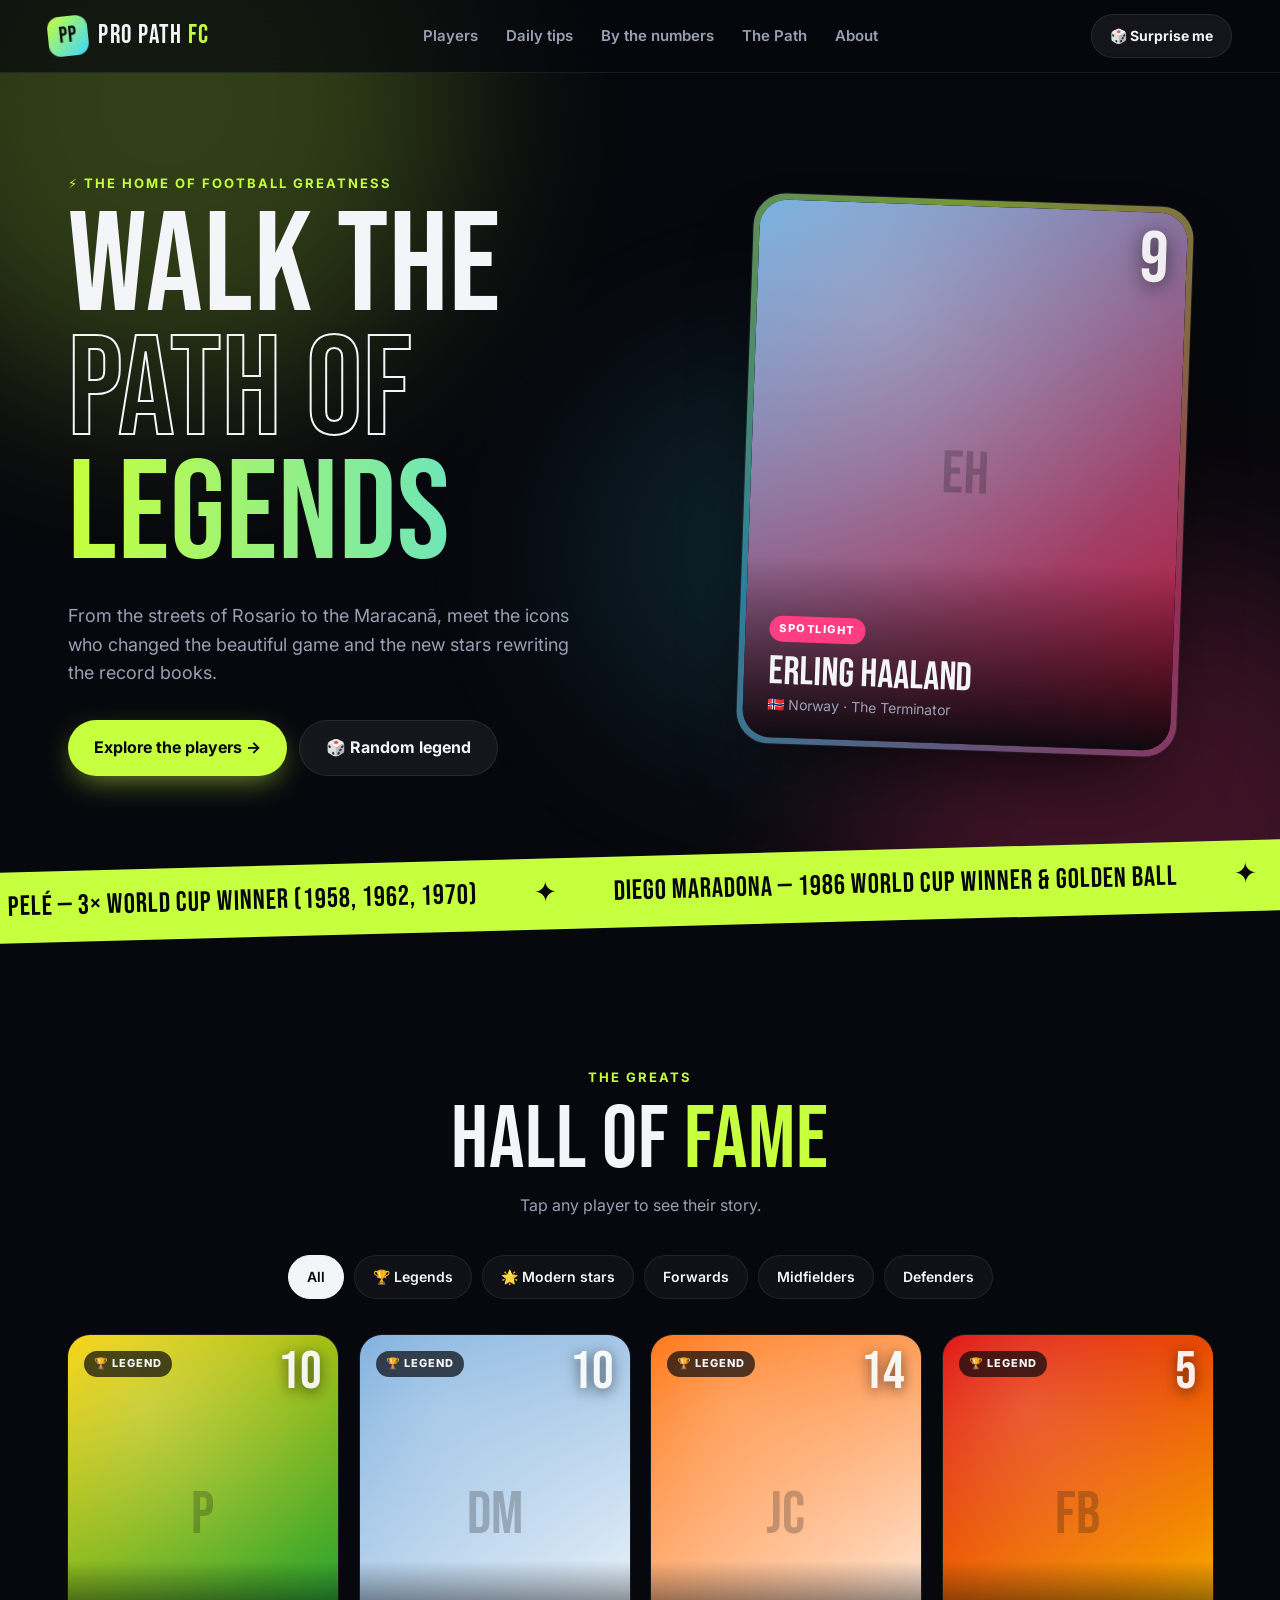
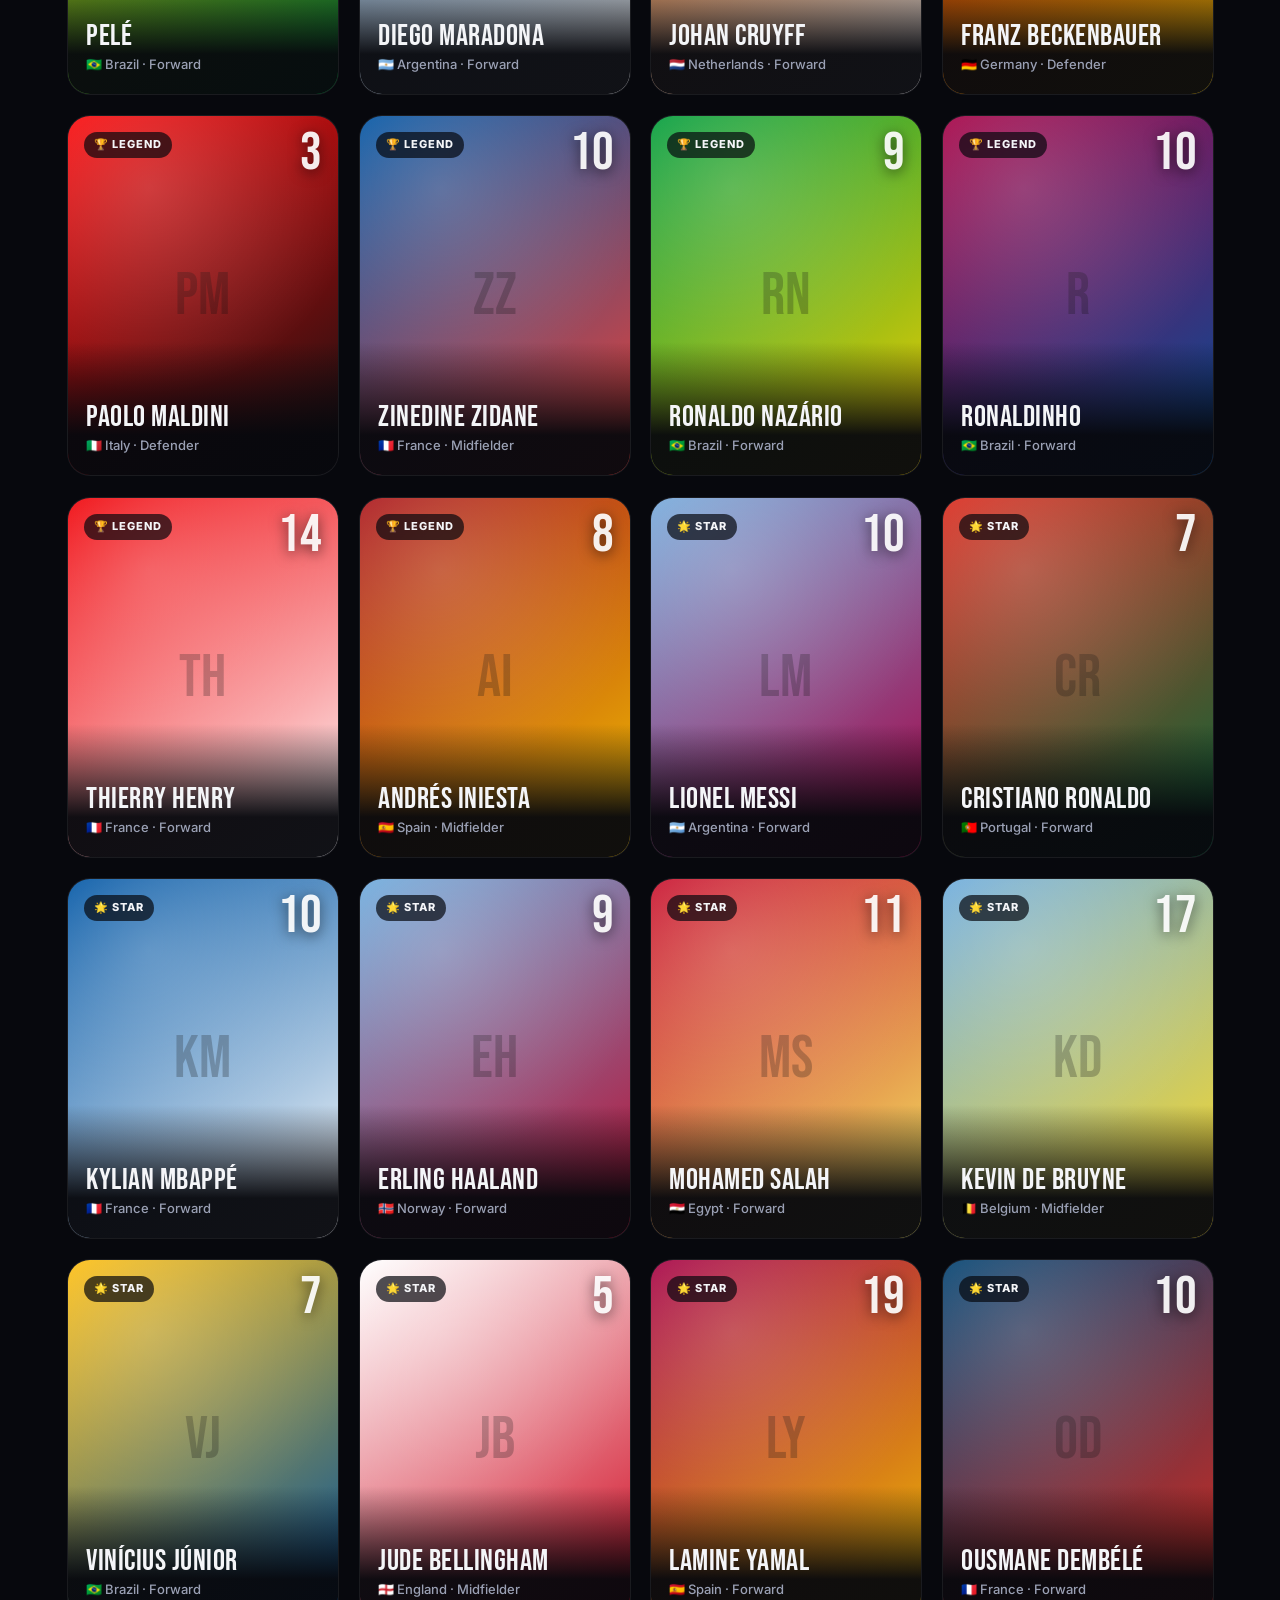
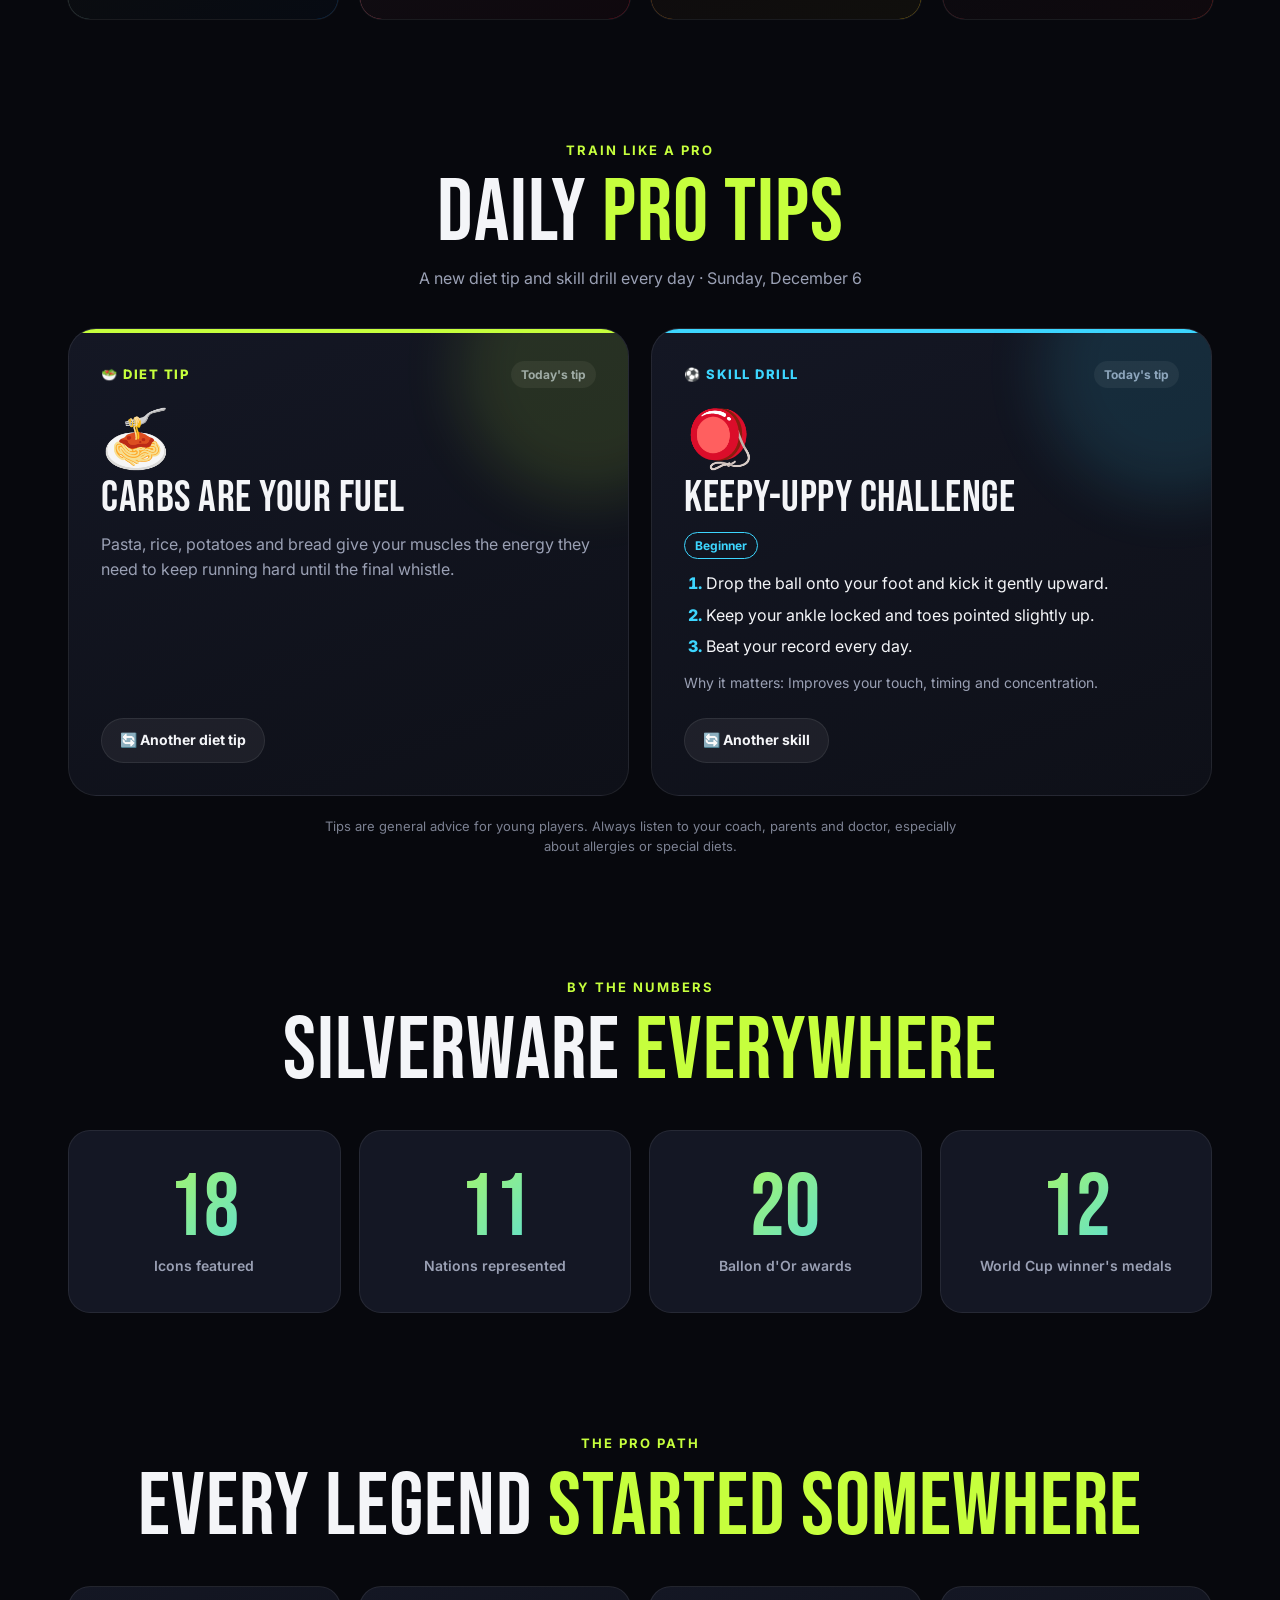
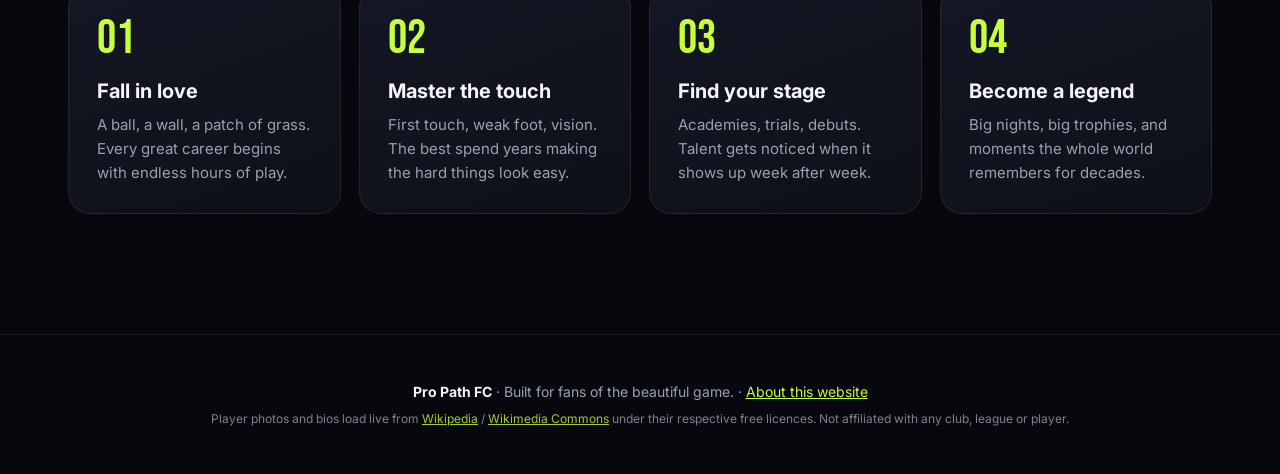
==== commit a91d79b5: "Add daily diet tip and skill drill section New 'Daily pro tips' section on the home page with 30 die" ====
--- a/index.html
+++ b/index.html
@@ -25,6 +25,7 @@
     </a>
     <nav class="nav-links" aria-label="Main">
       <a href="#players">Players</a>
+      <a href="#tips">Daily tips</a>
       <a href="#numbers">By the numbers</a>
       <a href="#path">The Path</a>
       <a class="nav-keep" href="about.html">About</a>
@@ -91,6 +92,38 @@
       <div class="grid" id="grid"></div>
     </section>
 
+    <!-- DAILY TIPS -->
+    <section class="section" id="tips">
+      <div class="section-head reveal">
+        <p class="eyebrow">Train like a pro</p>
+        <h2>Daily <span class="accent">pro tips</span></h2>
+        <p class="section-sub">A new diet tip and skill drill every day · <span id="tips-date"></span></p>
+      </div>
+      <div class="tips">
+        <article class="tip-card tip-diet reveal" id="tip-diet">
+          <header class="tip-head">
+            <span class="tip-kind">🥗 Diet tip</span>
+            <span class="tip-label">Today's tip</span>
+          </header>
+          <div class="tip-icon" aria-hidden="true"></div>
+          <h3 class="tip-title"></h3>
+          <div class="tip-body"></div>
+          <button class="btn btn-small btn-ghost" type="button" data-next-tip="diet">🔄 Another diet tip</button>
+        </article>
+        <article class="tip-card tip-skill reveal" id="tip-skill">
+          <header class="tip-head">
+            <span class="tip-kind">⚽ Skill drill</span>
+            <span class="tip-label">Today's tip</span>
+          </header>
+          <div class="tip-icon" aria-hidden="true"></div>
+          <h3 class="tip-title"></h3>
+          <div class="tip-body"></div>
+          <button class="btn btn-small btn-ghost" type="button" data-next-tip="skill">🔄 Another skill</button>
+        </article>
+      </div>
+      <p class="tips-note">Tips are general advice for young players. Always listen to your coach, parents and doctor, especially about allergies or special diets.</p>
+    </section>
+
     <!-- NUMBERS -->
     <section class="section numbers" id="numbers">
       <div class="section-head reveal">
@@ -179,5 +212,6 @@
 
   <script src="players.js"></script>
   <script src="script.js"></script>
+  <script src="tips.js"></script>
 </body>
 </html>
--- a/styles.css
+++ b/styles.css
@@ -162,6 +162,35 @@
 .photo { position: absolute; inset: 0; width: 100%; height: 100%; object-fit: cover; object-position: center 20%; opacity: 0; transition: opacity .6s; }
 .photo.loaded { opacity: 1; }
 .media.has-photo::after { background: linear-gradient(to bottom, transparent 50%, rgba(7, 8, 13, .3)); }
+
+/* ---------- Daily tips ---------- */
+.tips { display: grid; grid-template-columns: 1fr 1fr; gap: 22px; }
+.tip-card {
+  position: relative; display: flex; flex-direction: column; align-items: flex-start;
+  padding: 32px; border-radius: 28px; overflow: hidden;
+  background: linear-gradient(160deg, var(--card), var(--bg-2)); border: 1px solid var(--line);
+}
+.tip-card::before { content: ""; position: absolute; inset: 0 0 auto; height: 4px; background: var(--tip-color); }
+.tip-card::after { content: ""; position: absolute; width: 260px; height: 260px; right: -90px; top: -90px; border-radius: 50%; background: var(--tip-color); opacity: .12; filter: blur(30px); pointer-events: none; }
+.tip-diet { --tip-color: var(--accent); }
+.tip-skill { --tip-color: var(--accent-3); }
+.tip-head { display: flex; justify-content: space-between; align-items: center; gap: 12px; width: 100%; }
+.tip-kind { font-weight: 800; font-size: 13px; letter-spacing: 1.5px; text-transform: uppercase; color: var(--tip-color); }
+.tip-label { font-size: 12px; font-weight: 700; padding: 4px 10px; border-radius: 999px; background: rgba(255, 255, 255, .06); color: var(--muted); }
+.tip-icon { font-size: 56px; line-height: 1; margin: 22px 0 10px; }
+.tip-title { margin: 0; font-family: var(--display); font-weight: 400; font-size: clamp(34px, 4vw, 44px); line-height: 1; letter-spacing: .5px; }
+.tip-body { flex: 1; width: 100%; color: var(--muted); font-size: 16px; margin: 12px 0 24px; }
+.tip-body p { margin: 0; }
+.tip-body ol { margin: 12px 0; padding-left: 22px; color: var(--text); }
+.tip-body li { margin: 6px 0; }
+.tip-body li::marker { color: var(--tip-color); font-weight: 800; }
+.tip-level { display: inline-block; font-size: 12px; font-weight: 700; padding: 3px 10px; border-radius: 999px; border: 1px solid var(--tip-color); color: var(--tip-color); }
+.tip-why { font-size: 14px; }
+.tip-card.flip .tip-icon, .tip-card.flip .tip-title, .tip-card.flip .tip-body { animation: tip-in .5s both; }
+.tip-card.flip .tip-title { animation-delay: .05s; }
+.tip-card.flip .tip-body { animation-delay: .1s; }
+@keyframes tip-in { from { opacity: 0; transform: translateY(12px); } }
+.tips-note { text-align: center; color: var(--muted); font-size: 13px; max-width: 640px; margin: 20px auto 0; opacity: .8; }
 
 /* ---------- Stats ---------- */
 .stats { display: grid; grid-template-columns: repeat(4, 1fr); gap: 18px; }
@@ -261,6 +290,7 @@
   .hero { grid-template-columns: 1fr; text-align: left; }
   .spotlight { max-width: 380px; }
   .stats, .path { grid-template-columns: repeat(2, 1fr); }
+  .tips { grid-template-columns: 1fr; }
   .modal-card { grid-template-columns: 1fr; }
   .modal-media { min-height: 320px; }
   .modal-nav { top: 160px; }
@@ -278,6 +308,7 @@
   .card-info span { font-size: 11px; }
   .stats, .path { grid-template-columns: 1fr; }
   .modal-body { padding: 28px 22px; }
+  .tip-card { padding: 24px; }
   .ticker-track span { font-size: 22px; }
 }
 @media (prefers-reduced-motion: reduce) {
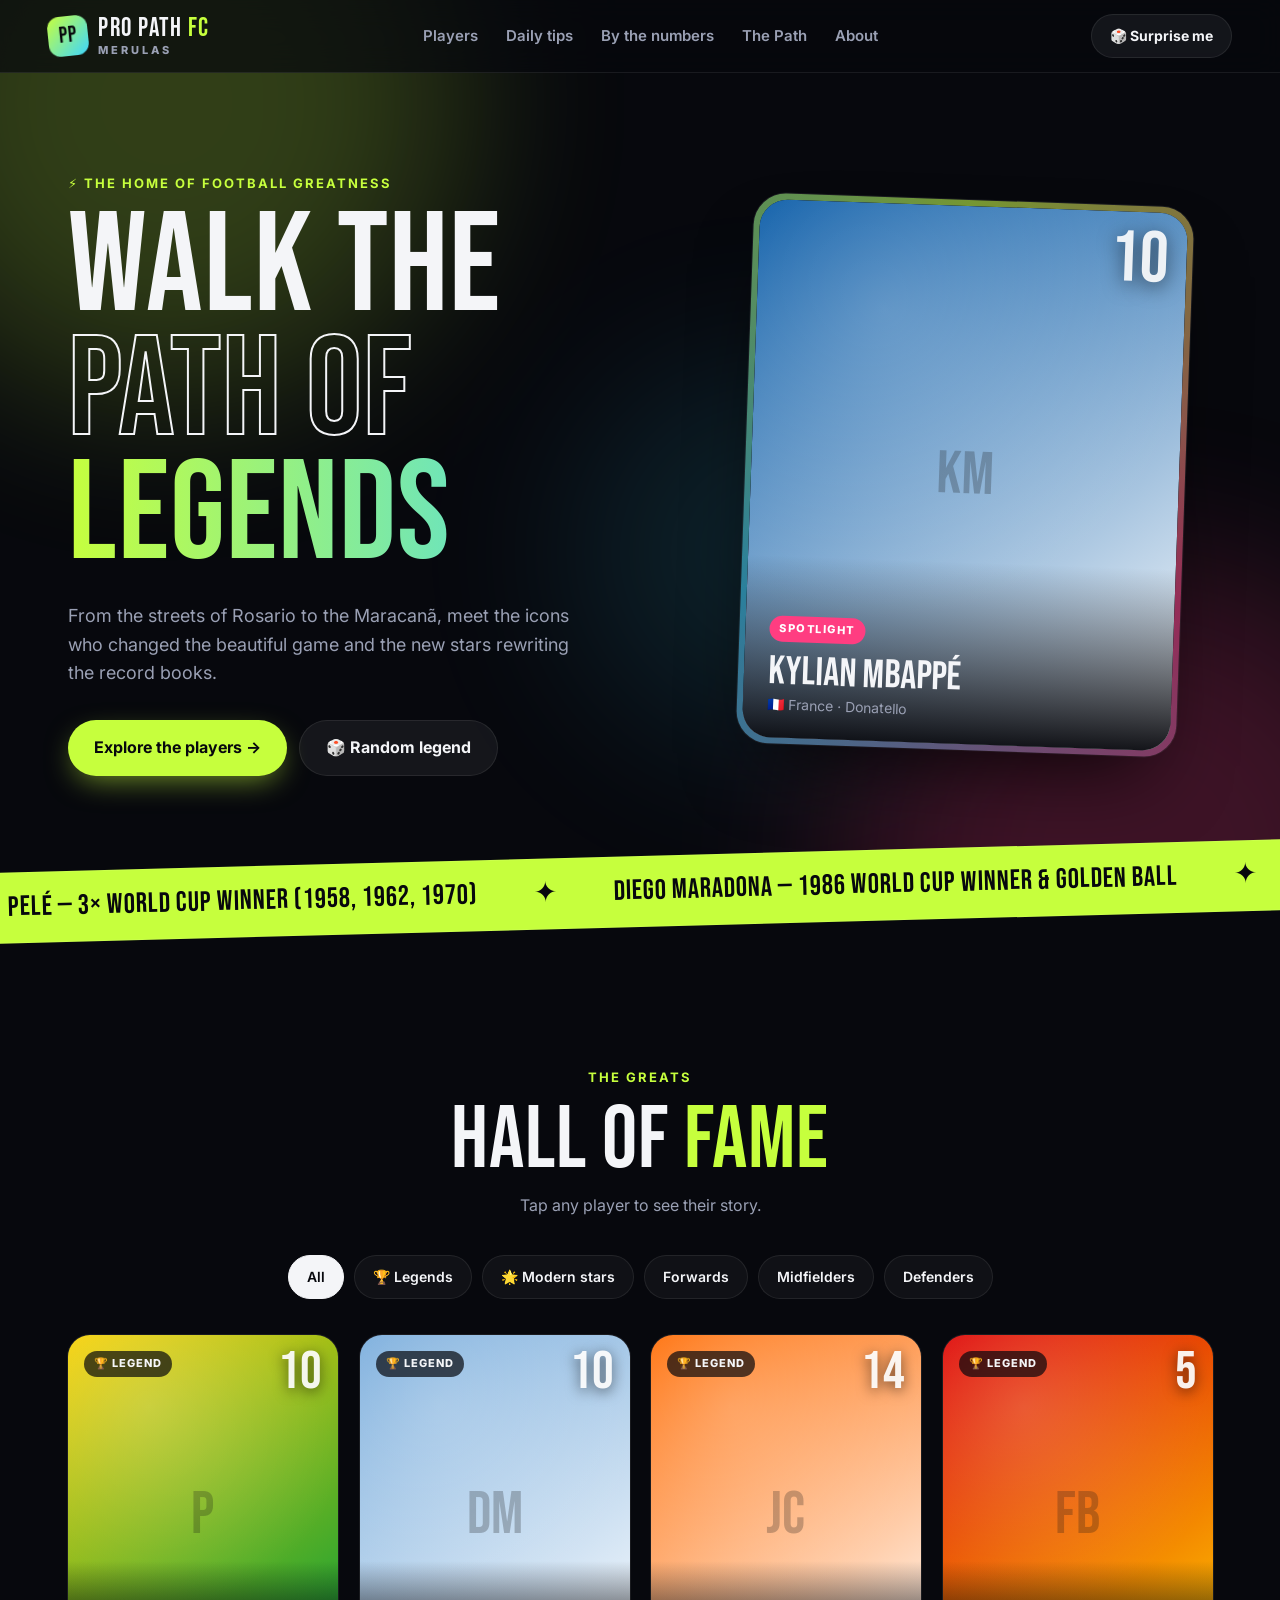
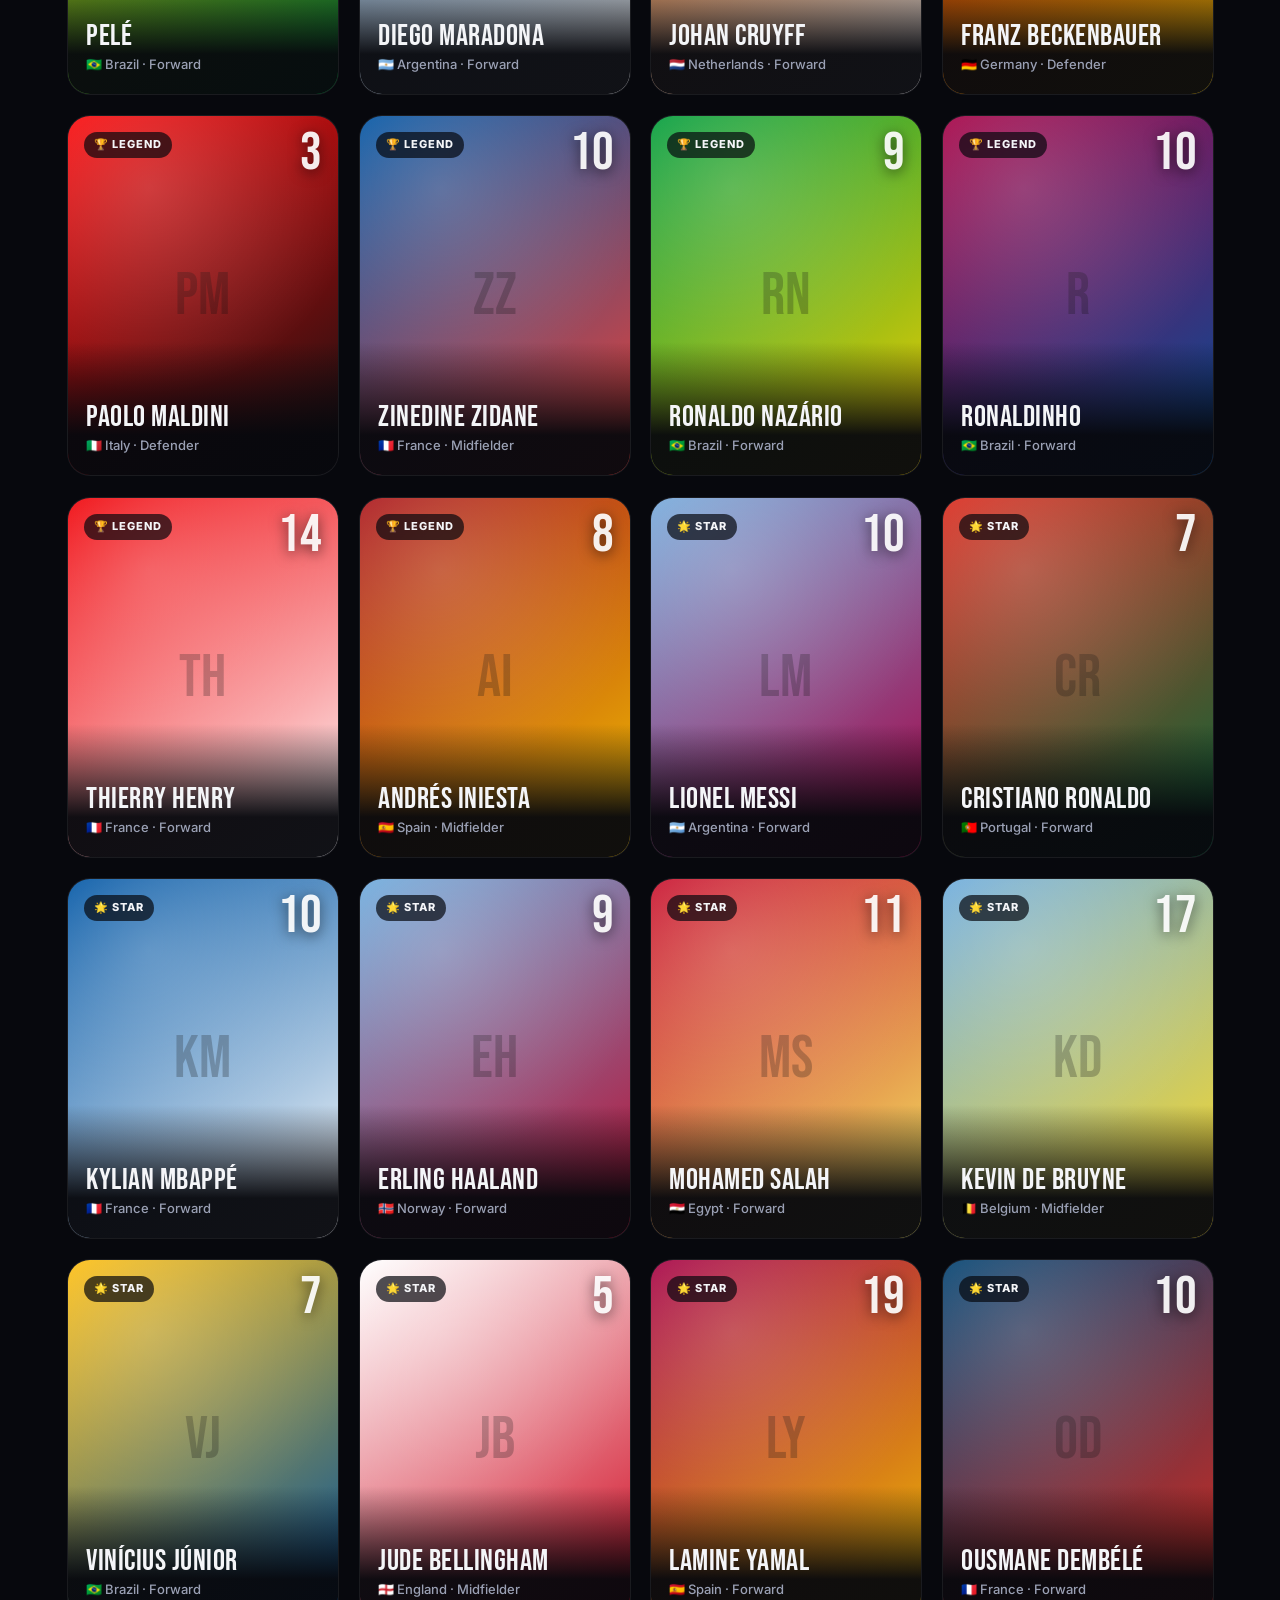
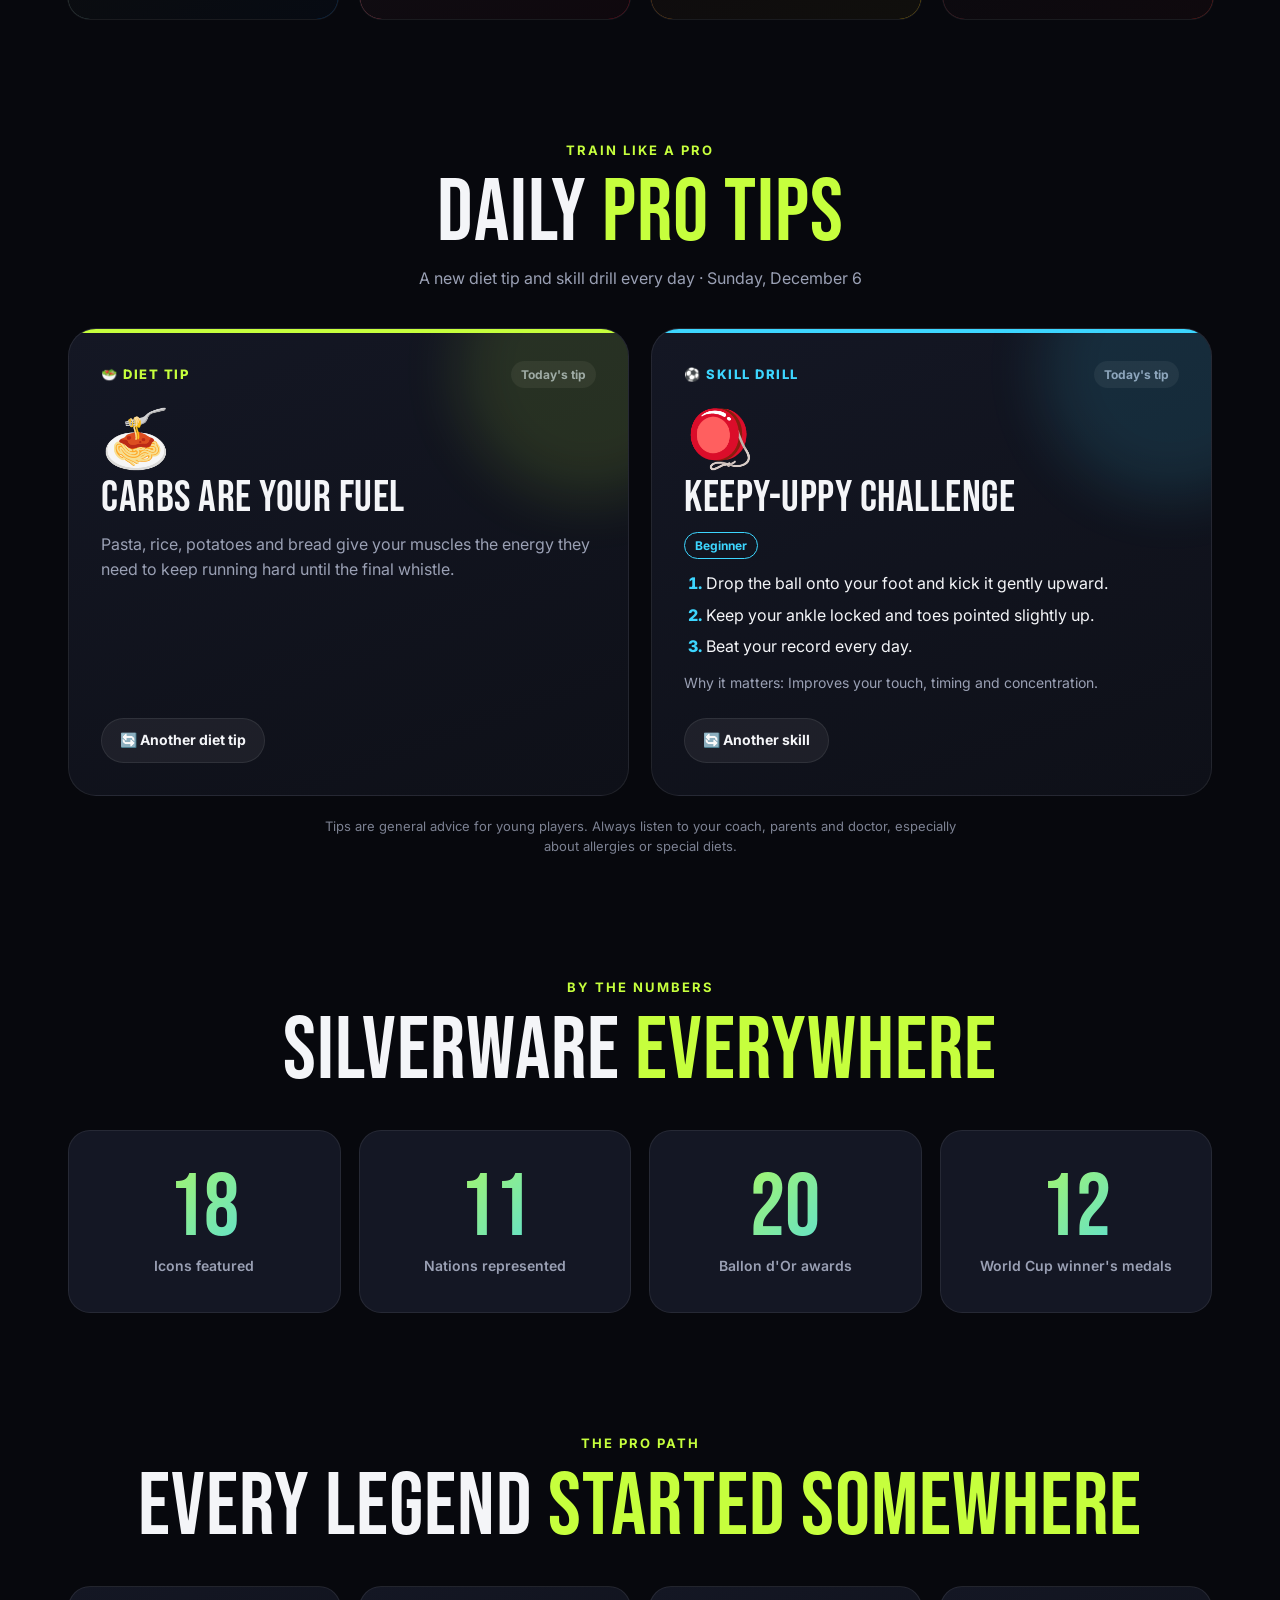
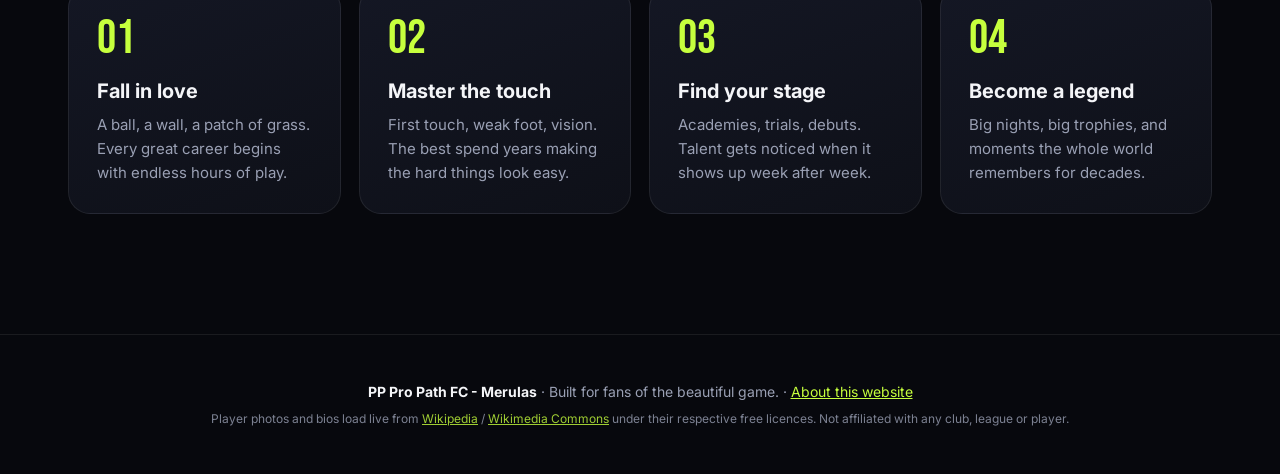
==== commit 12d9fb21: "Rename website to PP Pro Path FC - Merulas Update page titles, logo, footer, About page and README w" ====
--- a/index.html
+++ b/index.html
@@ -3,8 +3,8 @@
 <head>
   <meta charset="utf-8" />
   <meta name="viewport" content="width=device-width, initial-scale=1" />
-  <title>Pro Path FC — Legends of the Game</title>
-  <meta name="description" content="Pro Path FC celebrates the greatest players in world football — from Pelé and Maradona to Messi, Ronaldo and the new generation." />
+  <title>PP Pro Path FC - Merulas — Legends of the Game</title>
+  <meta name="description" content="PP Pro Path FC - Merulas celebrates the greatest players in world football — from Pelé and Maradona to Messi, Ronaldo and the new generation." />
   <link rel="preconnect" href="https://fonts.googleapis.com" />
   <link rel="preconnect" href="https://fonts.gstatic.com" crossorigin />
   <link href="https://fonts.googleapis.com/css2?family=Bebas+Neue&family=Inter:wght@400;500;600;700;800&display=swap" rel="stylesheet" />
@@ -19,9 +19,9 @@
   </div>
 
   <header class="nav" id="top">
-    <a class="brand" href="#top" aria-label="Pro Path FC home">
+    <a class="brand" href="#top" aria-label="PP Pro Path FC - Merulas home">
       <span class="brand-badge">PP</span>
-      <span class="brand-name">Pro Path <em>FC</em></span>
+      <span class="brand-name">Pro Path <em>FC</em><small>Merulas</small></span>
     </a>
     <nav class="nav-links" aria-label="Main">
       <a href="#players">Players</a>
@@ -170,7 +170,7 @@
   </main>
 
   <footer class="footer">
-    <p><strong>Pro Path FC</strong> · Built for fans of the beautiful game. · <a href="about.html">About this website</a></p>
+    <p><strong>PP Pro Path FC - Merulas</strong> · Built for fans of the beautiful game. · <a href="about.html">About this website</a></p>
     <p class="credit">
       Player photos and bios load live from <a href="https://www.wikipedia.org/" target="_blank" rel="noopener">Wikipedia</a> /
       <a href="https://commons.wikimedia.org/" target="_blank" rel="noopener">Wikimedia Commons</a>
--- a/styles.css
+++ b/styles.css
@@ -55,6 +55,8 @@
 }
 .brand-name { font-family: var(--display); font-size: 26px; letter-spacing: 1.5px; white-space: nowrap; }
 .brand-name em { font-style: normal; color: var(--accent); }
+.brand-name small { display: block; margin-top: 3px; font-family: var(--body); font-size: 11px; font-weight: 800; letter-spacing: 3px; text-transform: uppercase; line-height: 1; color: var(--muted); }
+.brand-name { line-height: 1; }
 .nav-links { display: flex; gap: 28px; }
 .nav-links a { text-decoration: none; color: var(--muted); font-weight: 600; font-size: 15px; transition: color .2s; }
 .nav-links a:hover { color: var(--text); }
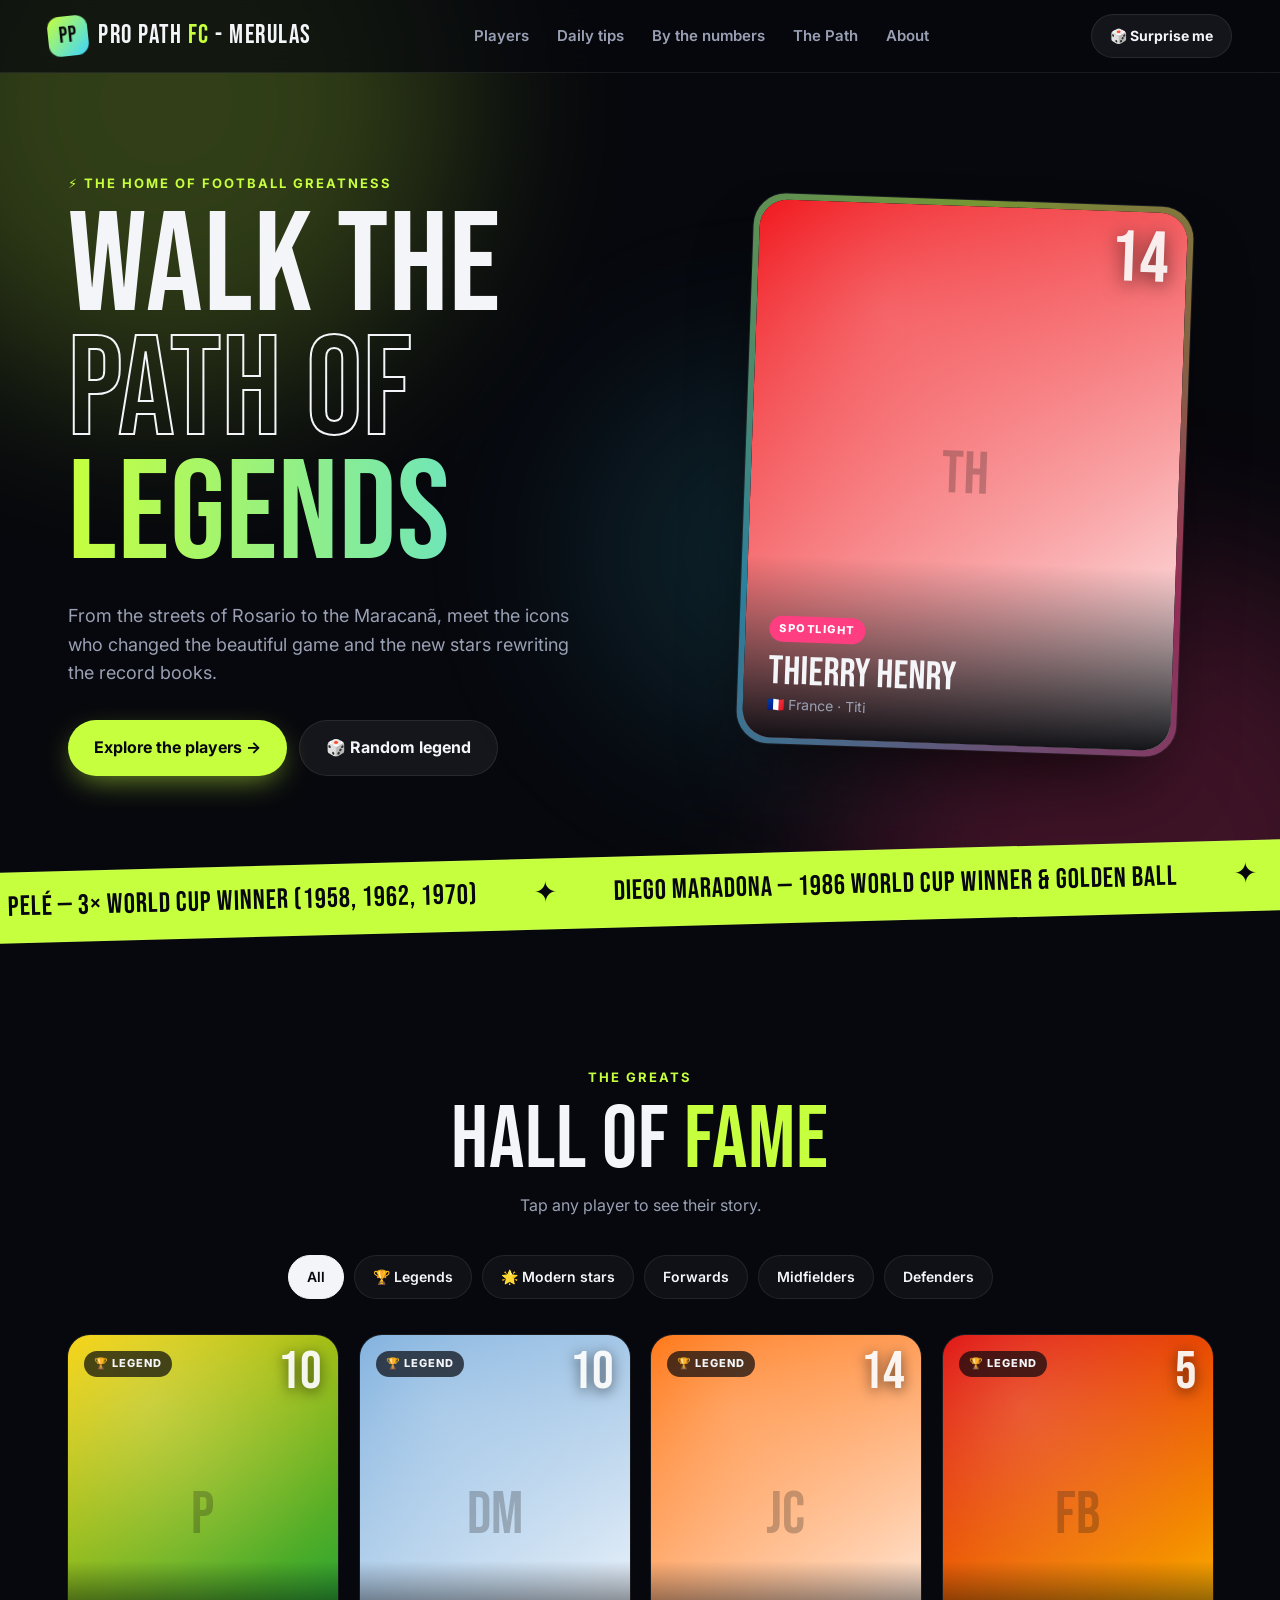
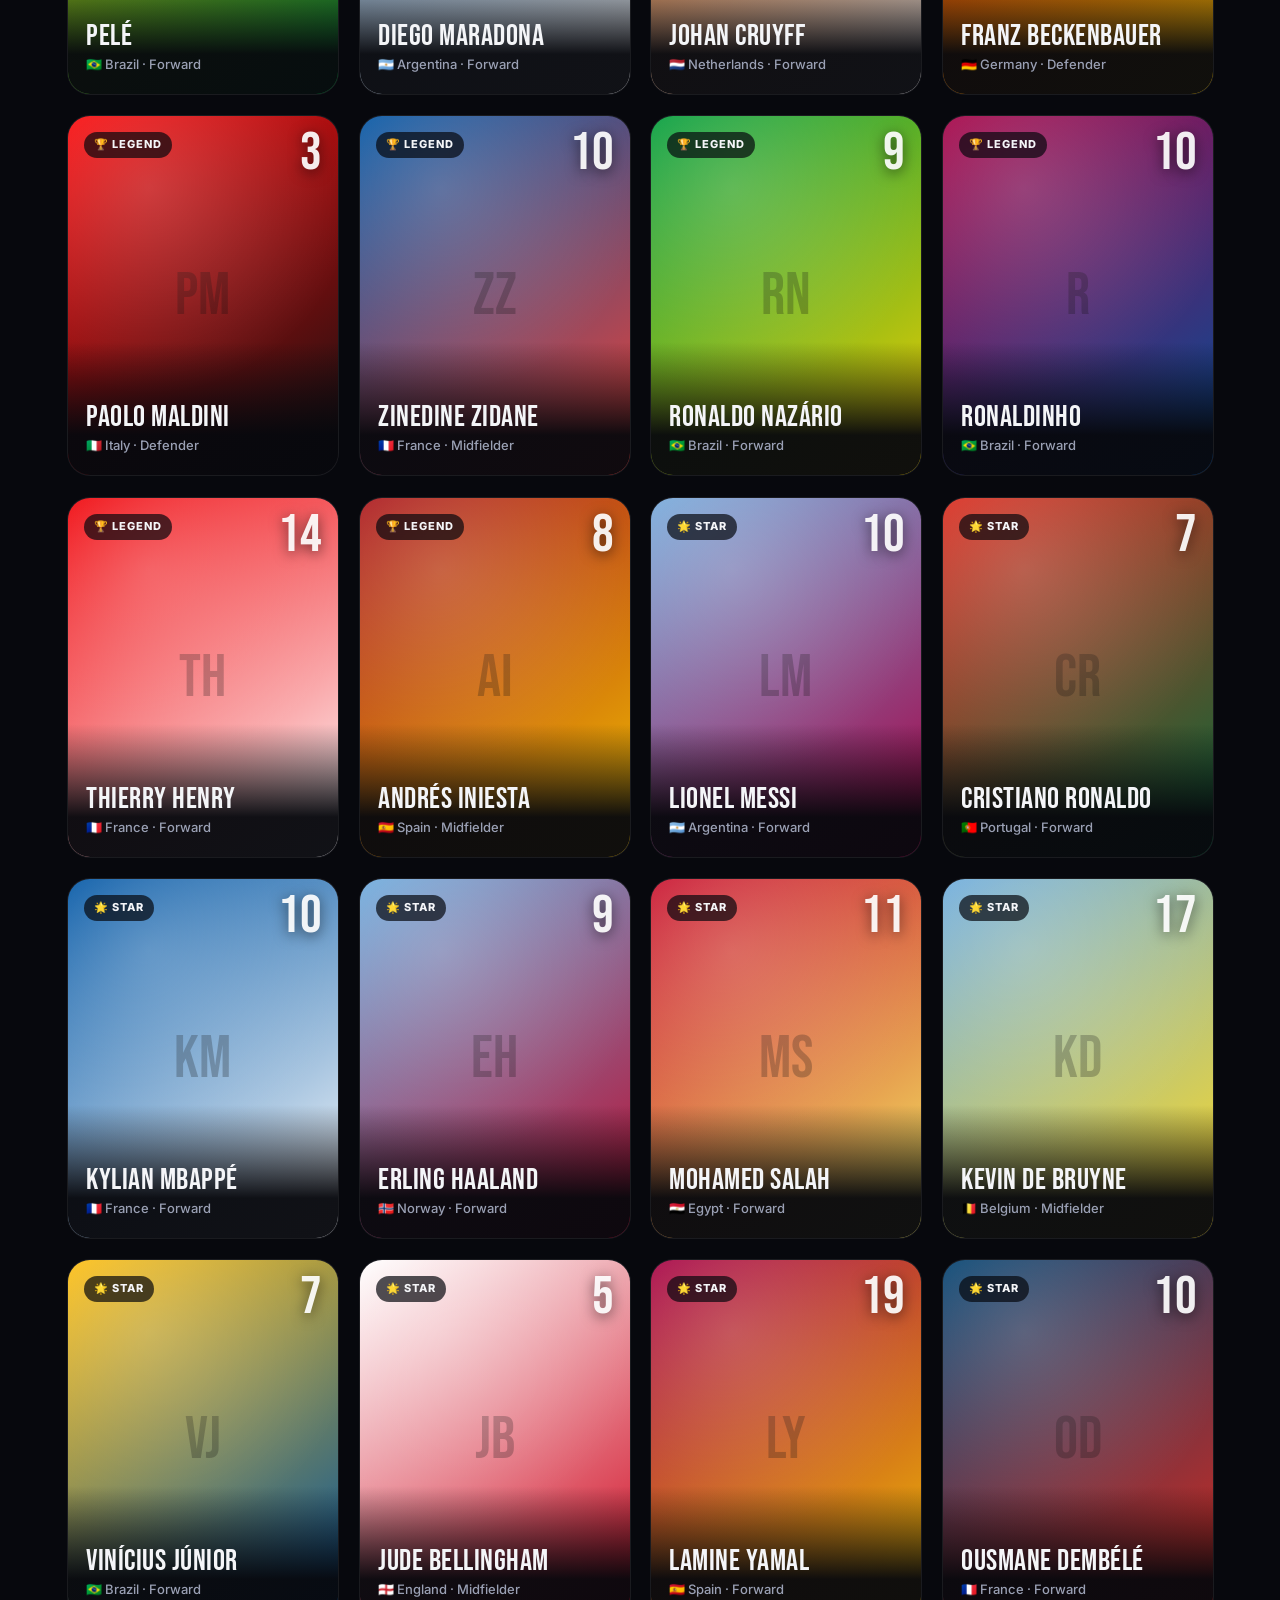
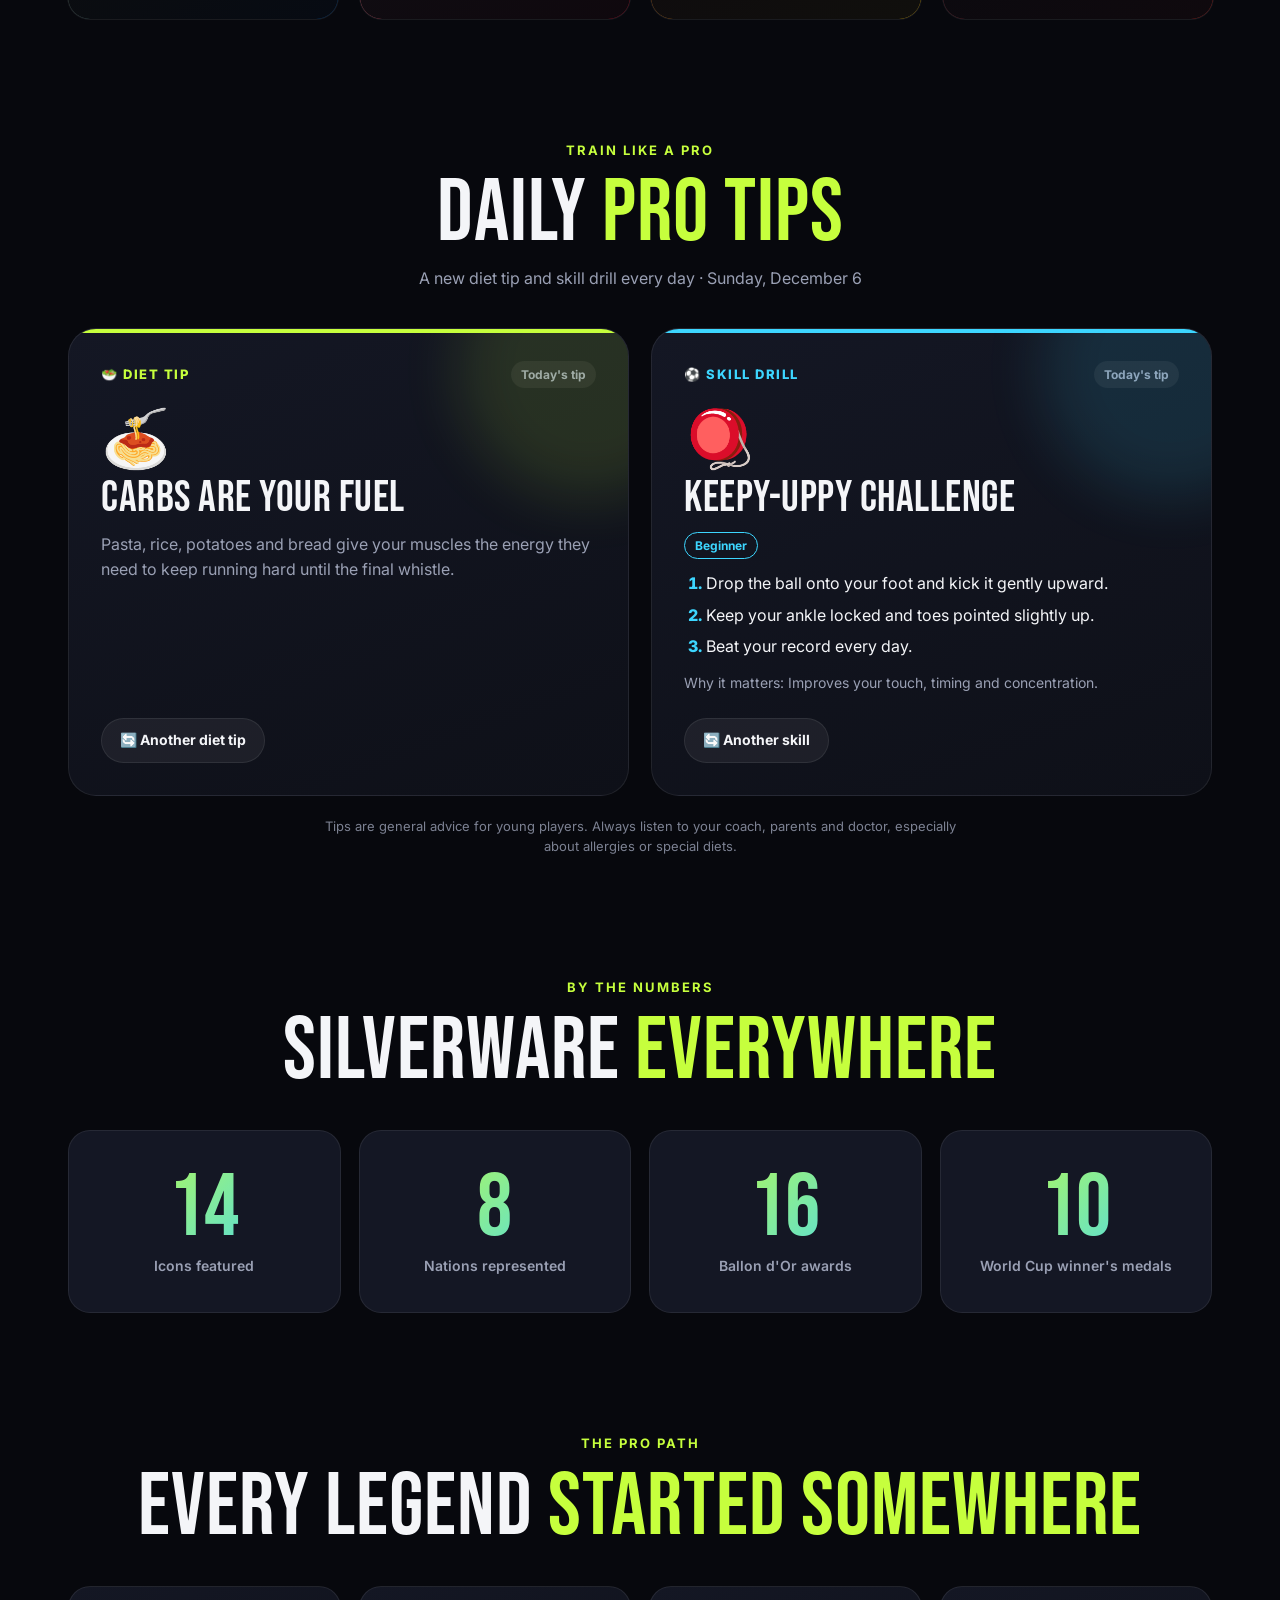
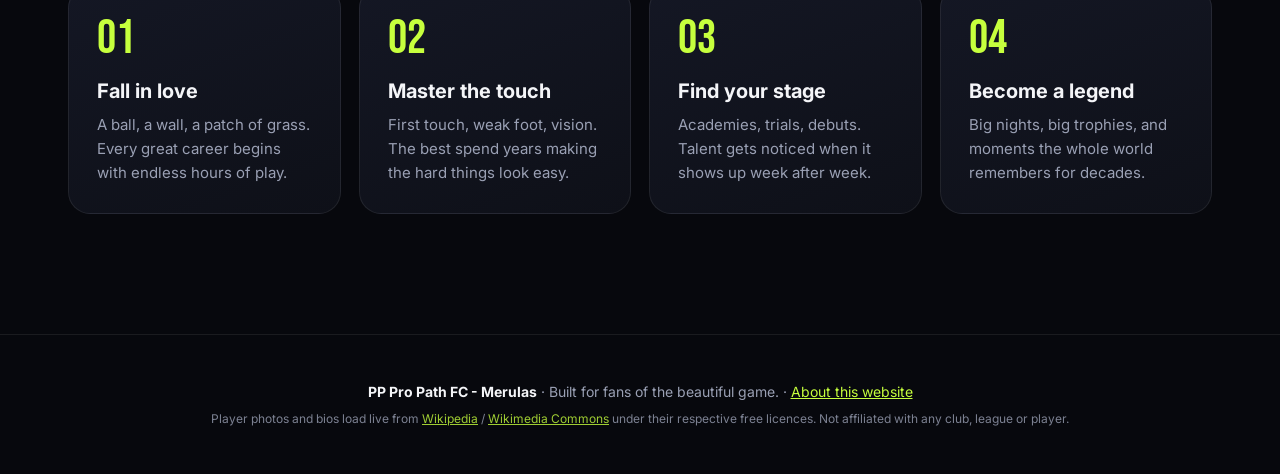
==== commit a624d3ac: "Show 'FC - Merulas' on one line in the logo Replace the small Merulas line under the logo with a hyp" ====
--- a/index.html
+++ b/index.html
@@ -21,7 +21,7 @@
   <header class="nav" id="top">
     <a class="brand" href="#top" aria-label="PP Pro Path FC - Merulas home">
       <span class="brand-badge">PP</span>
-      <span class="brand-name">Pro Path <em>FC</em><small>Merulas</small></span>
+      <span class="brand-name">Pro Path <em>FC</em> - Merulas</span>
     </a>
     <nav class="nav-links" aria-label="Main">
       <a href="#players">Players</a>
--- a/styles.css
+++ b/styles.css
@@ -55,8 +55,6 @@
 }
 .brand-name { font-family: var(--display); font-size: 26px; letter-spacing: 1.5px; white-space: nowrap; }
 .brand-name em { font-style: normal; color: var(--accent); }
-.brand-name small { display: block; margin-top: 3px; font-family: var(--body); font-size: 11px; font-weight: 800; letter-spacing: 3px; text-transform: uppercase; line-height: 1; color: var(--muted); }
-.brand-name { line-height: 1; }
 .nav-links { display: flex; gap: 28px; }
 .nav-links a { text-decoration: none; color: var(--muted); font-weight: 600; font-size: 15px; transition: color .2s; }
 .nav-links a:hover { color: var(--text); }
@@ -299,7 +297,7 @@
 }
 @media (max-width: 640px) {
   .nav-links a:not(.nav-keep) { display: none; }
-  #random-btn { display: none; }
+  #random-btn, .nav-home { display: none; }
   .nav { gap: 10px; }
   .brand-badge { width: 34px; height: 34px; font-size: 19px; }
   .brand-name { font-size: 22px; }
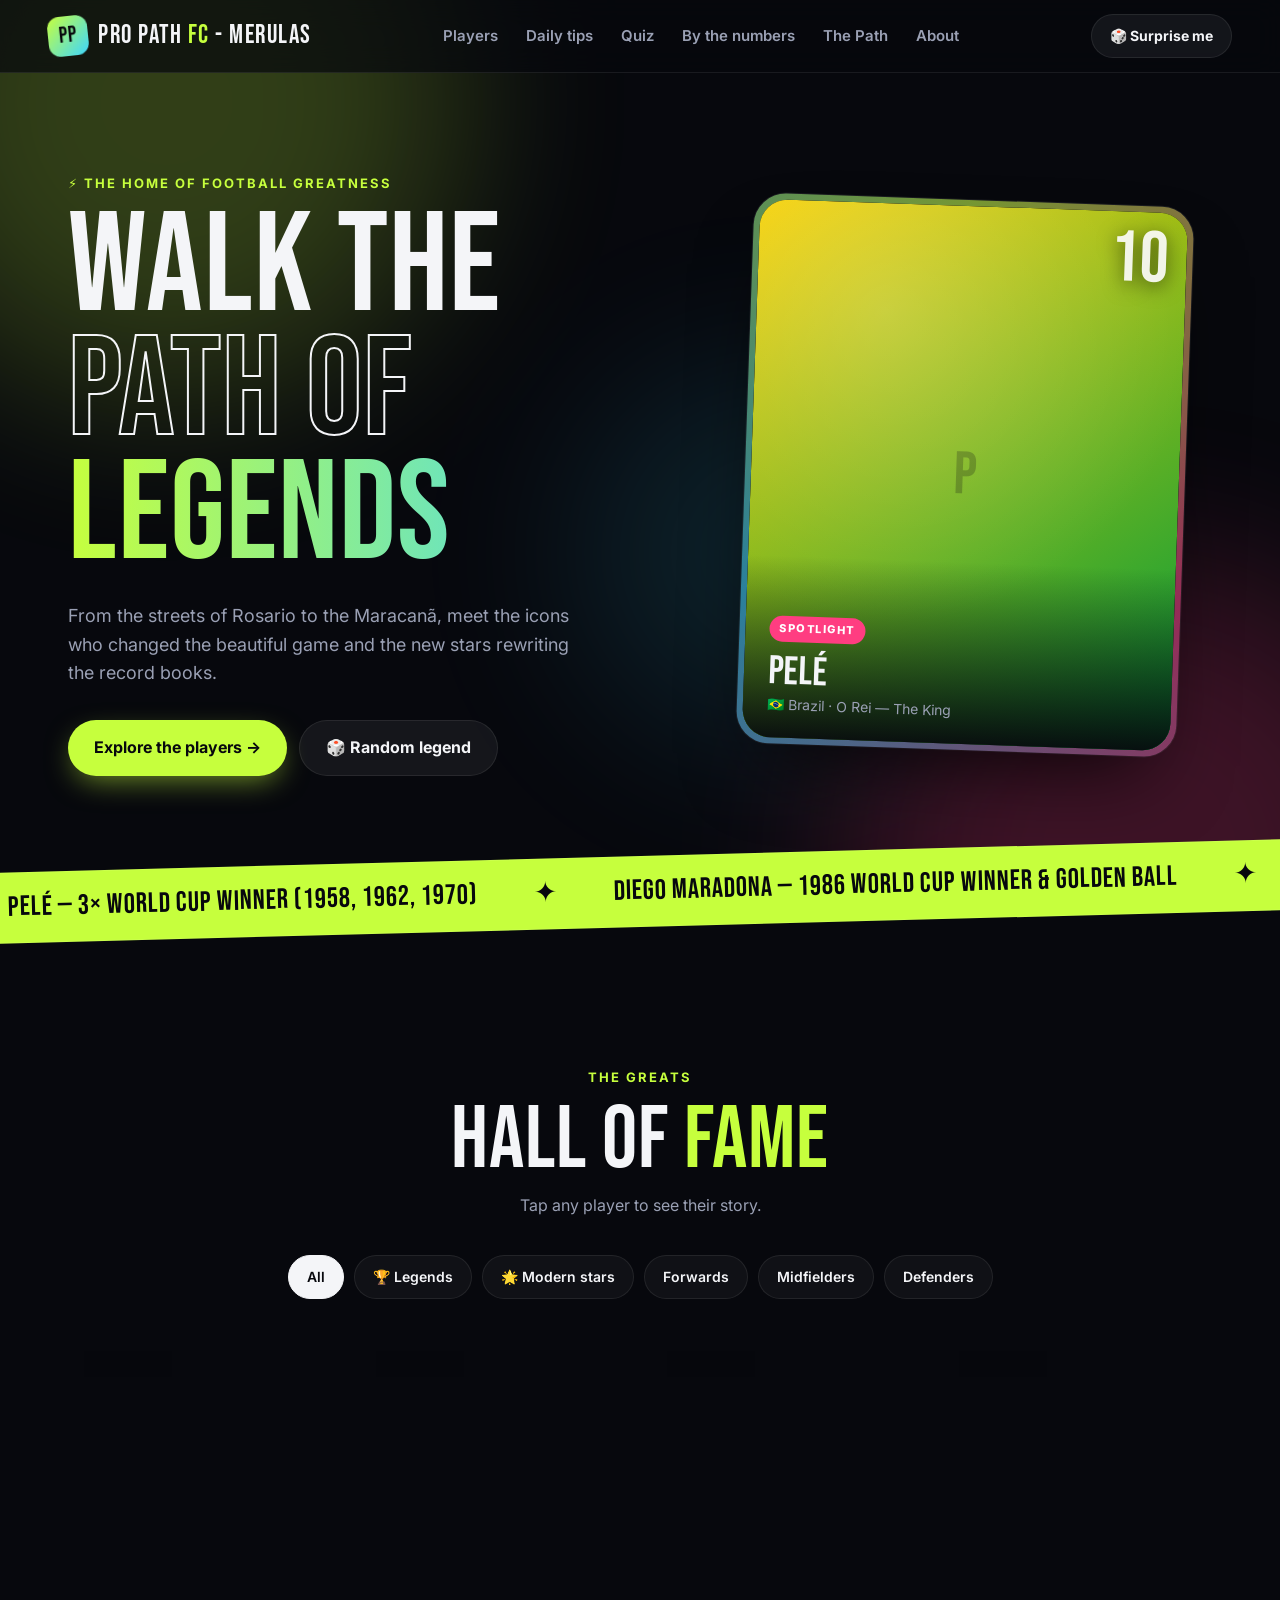
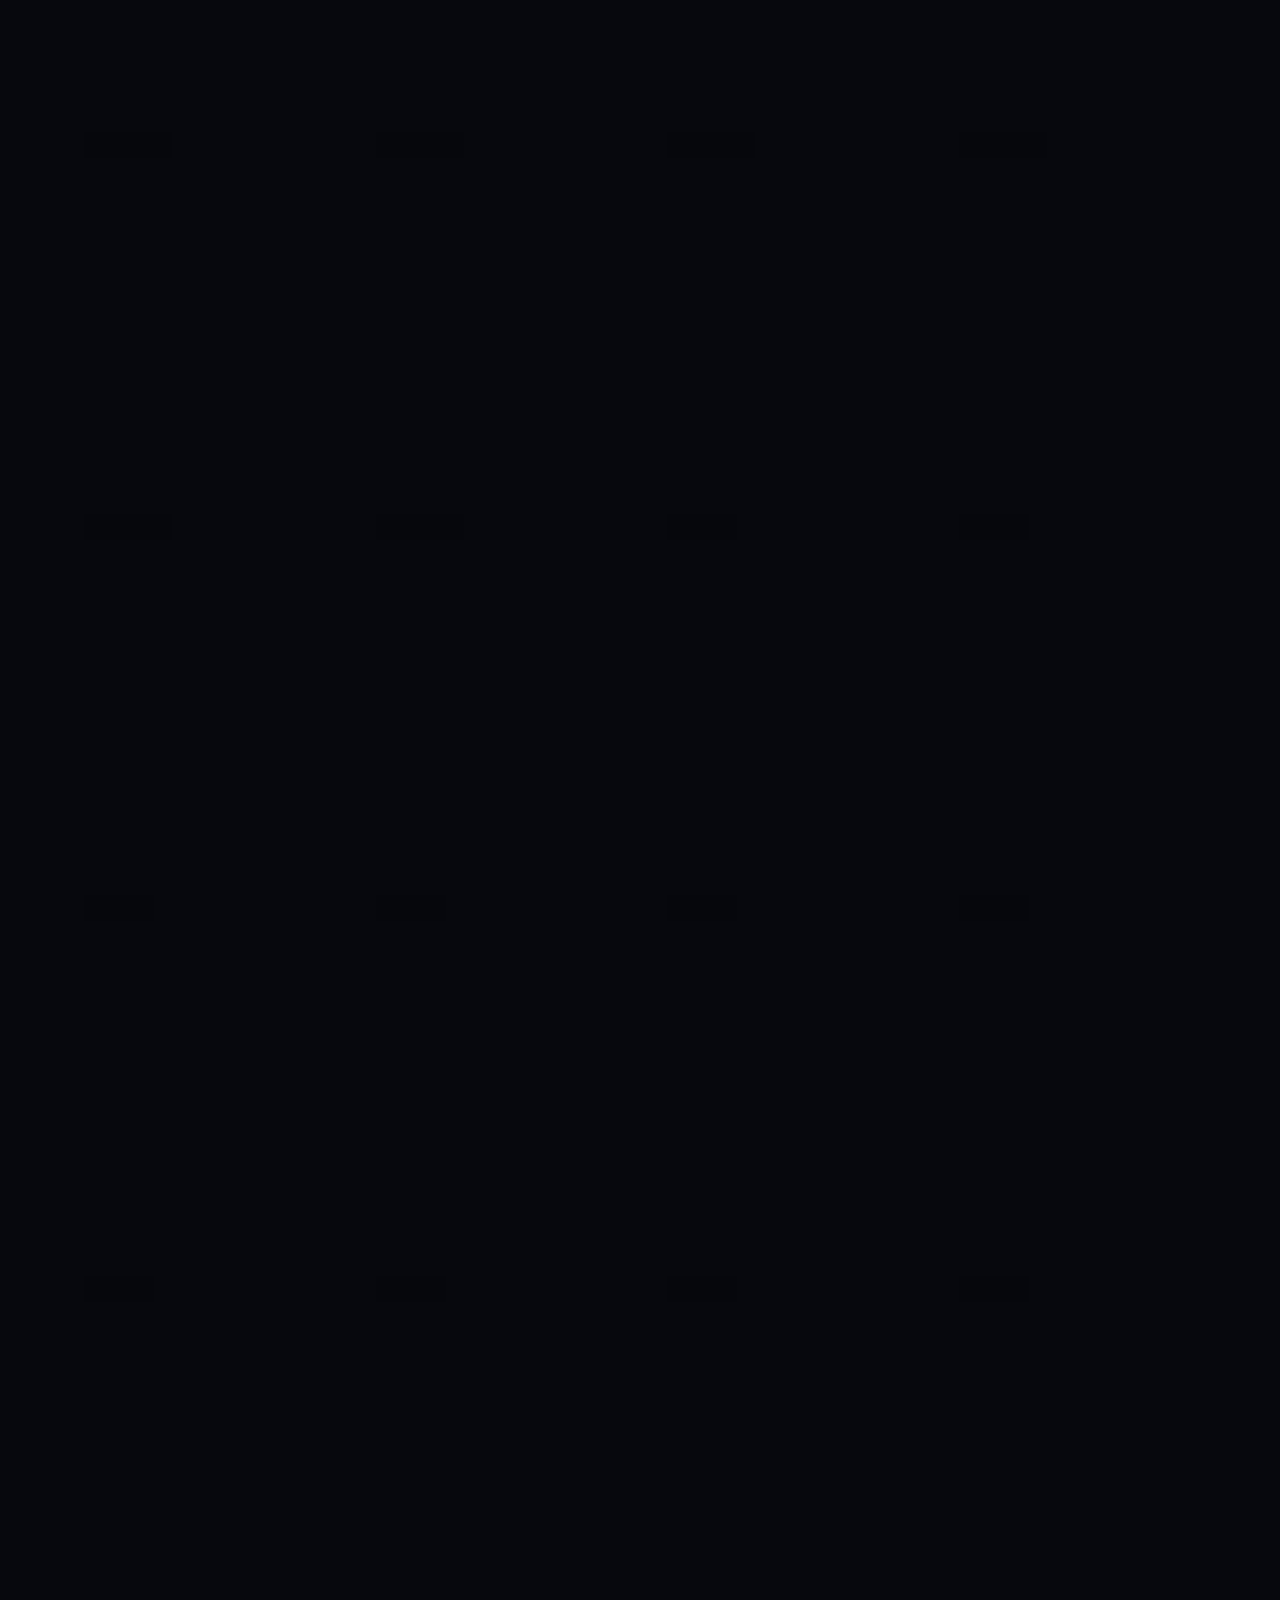
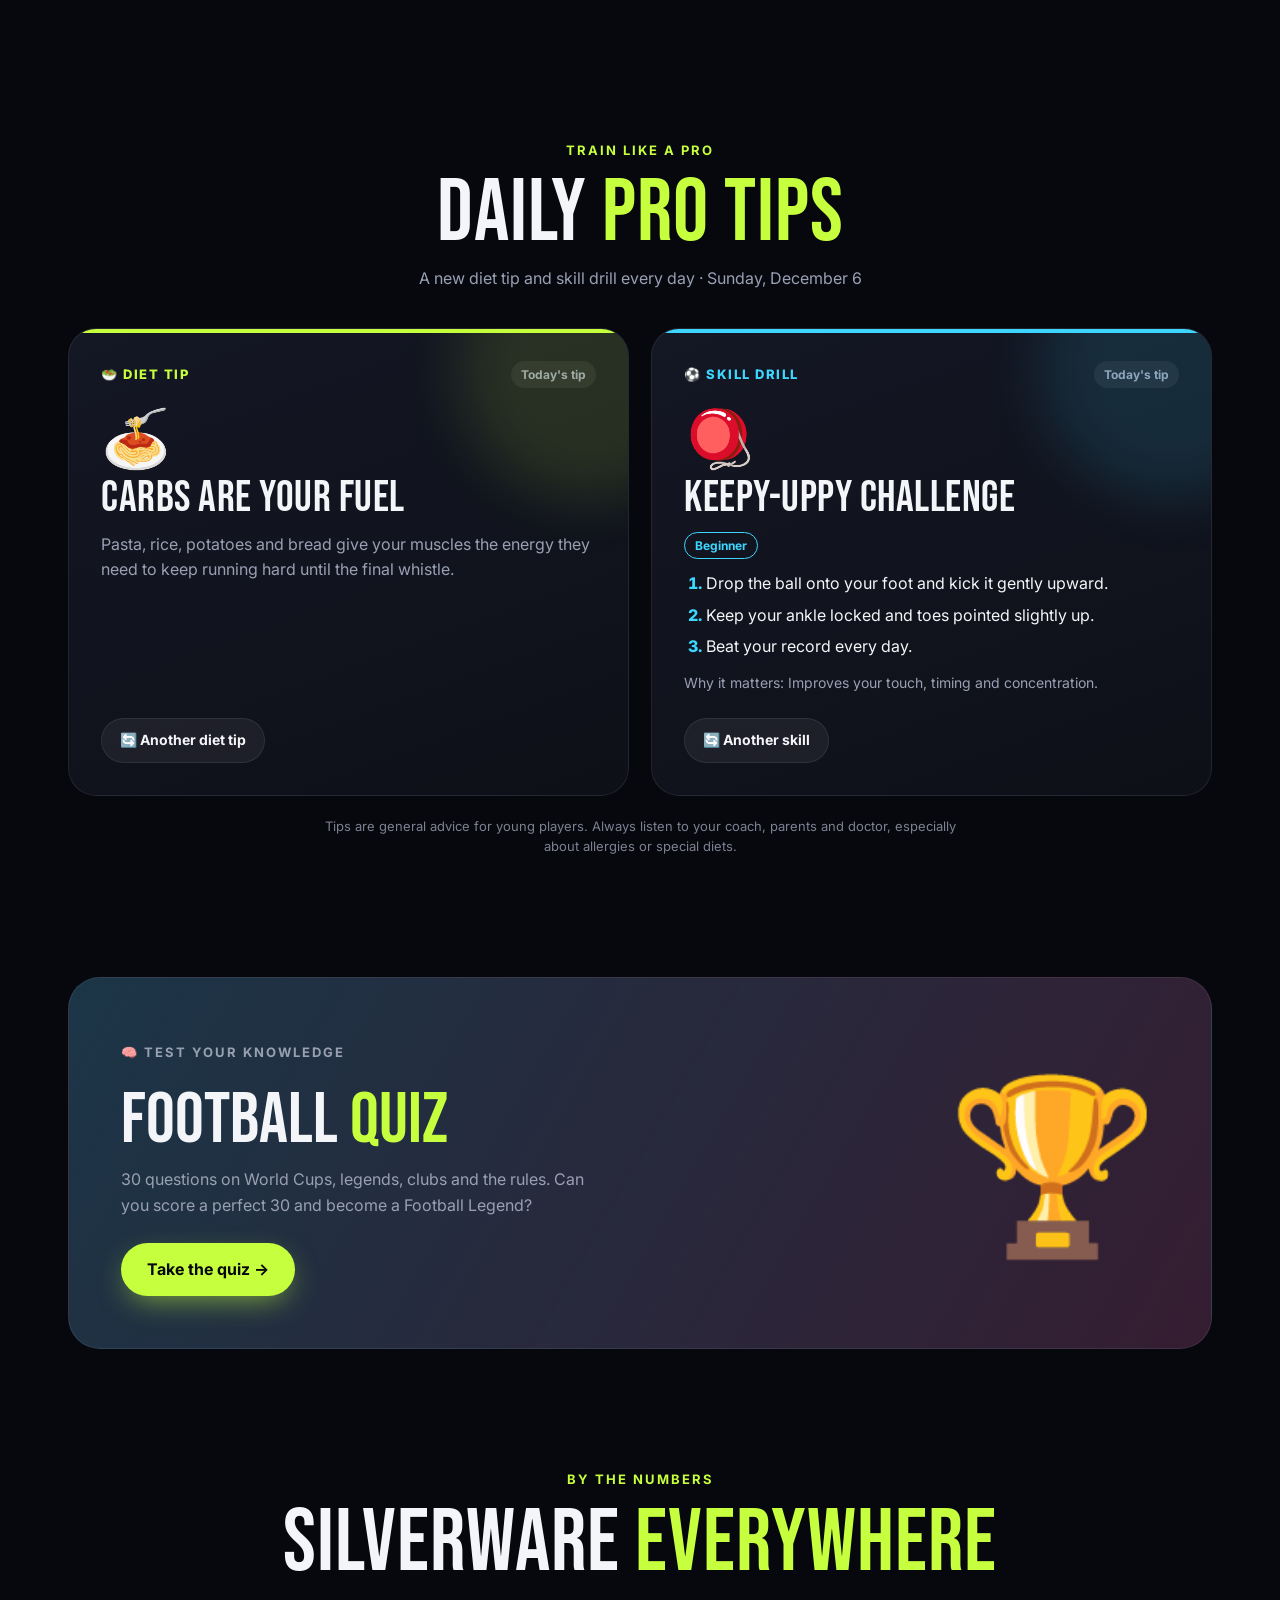
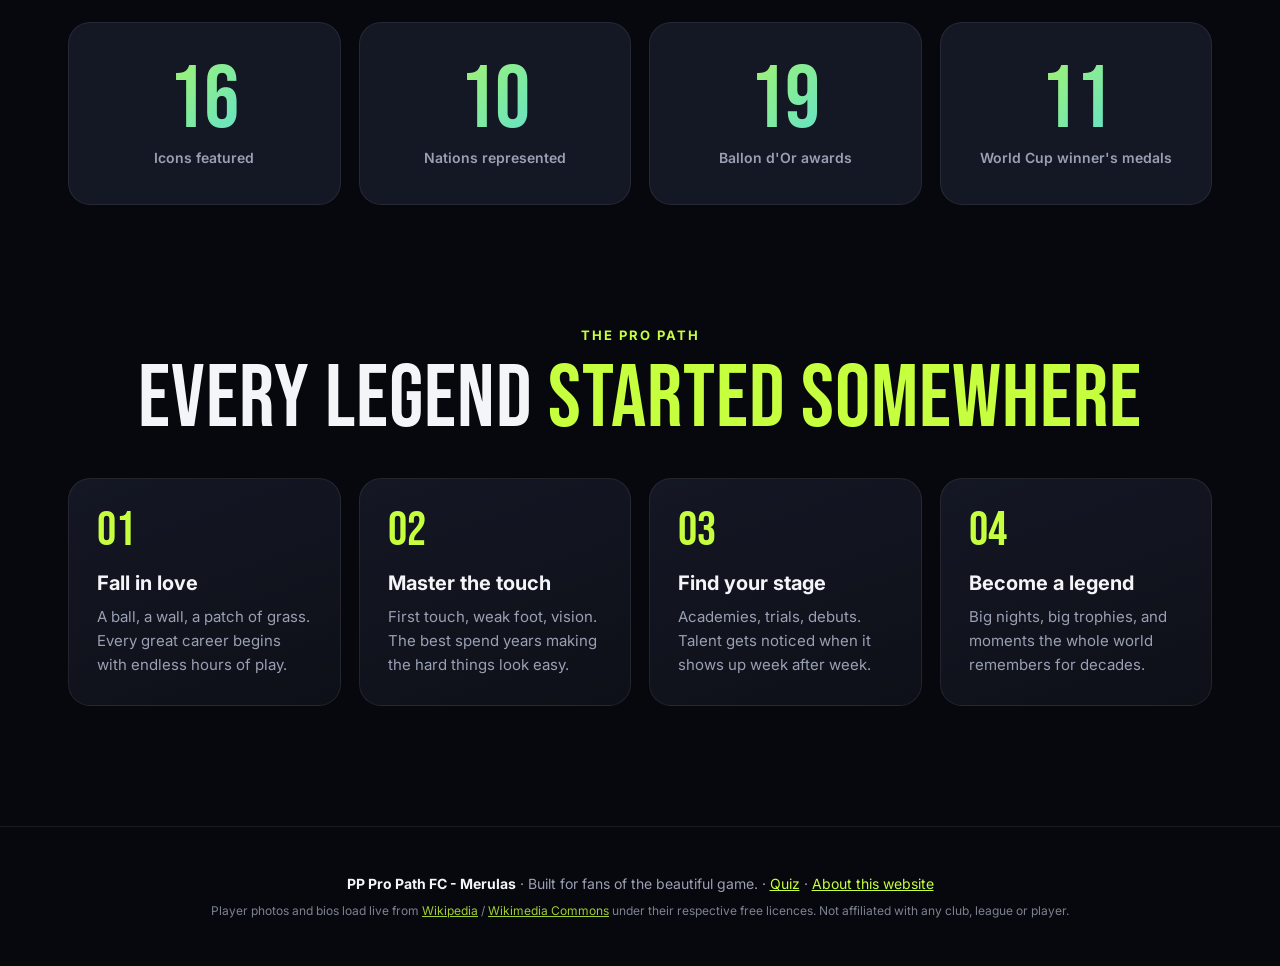
==== commit 573ab215: "Add 30-question football quiz New quiz.html with shuffled questions and answers, instant feedback wi" ====
--- a/index.html
+++ b/index.html
@@ -26,6 +26,7 @@
     <nav class="nav-links" aria-label="Main">
       <a href="#players">Players</a>
       <a href="#tips">Daily tips</a>
+      <a href="quiz.html">Quiz</a>
       <a href="#numbers">By the numbers</a>
       <a href="#path">The Path</a>
       <a class="nav-keep" href="about.html">About</a>
@@ -124,6 +125,19 @@
       <p class="tips-note">Tips are general advice for young players. Always listen to your coach, parents and doctor, especially about allergies or special diets.</p>
     </section>
 
+    <!-- QUIZ PROMO -->
+    <section class="section" id="quiz">
+      <div class="quiz-promo reveal">
+        <div>
+          <p class="eyebrow">🧠 Test your knowledge</p>
+          <h2>Football <span class="accent">quiz</span></h2>
+          <p>30 questions on World Cups, legends, clubs and the rules. Can you score a perfect 30 and become a Football Legend?</p>
+          <a class="btn btn-primary" href="quiz.html">Take the quiz →</a>
+        </div>
+        <div class="quiz-promo-emoji" aria-hidden="true">🏆</div>
+      </div>
+    </section>
+
     <!-- NUMBERS -->
     <section class="section numbers" id="numbers">
       <div class="section-head reveal">
@@ -170,7 +184,7 @@
   </main>
 
   <footer class="footer">
-    <p><strong>PP Pro Path FC - Merulas</strong> · Built for fans of the beautiful game. · <a href="about.html">About this website</a></p>
+    <p><strong>PP Pro Path FC - Merulas</strong> · Built for fans of the beautiful game. · <a href="quiz.html">Quiz</a> · <a href="about.html">About this website</a></p>
     <p class="credit">
       Player photos and bios load live from <a href="https://www.wikipedia.org/" target="_blank" rel="noopener">Wikipedia</a> /
       <a href="https://commons.wikimedia.org/" target="_blank" rel="noopener">Wikimedia Commons</a>
--- a/styles.css
+++ b/styles.css
@@ -235,6 +235,64 @@
 .footer a { color: var(--accent); }
 @media (max-width: 900px) { .about-grid { grid-template-columns: 1fr; } }
 
+/* ---------- Quiz ---------- */
+.quiz-card {
+  position: relative; max-width: 760px; margin: 0 auto; overflow: hidden;
+  padding: clamp(24px, 5vw, 48px); border-radius: 28px;
+  background: linear-gradient(160deg, var(--card), var(--bg-2)); border: 1px solid var(--line);
+}
+.quiz-card::before { content: ""; position: absolute; inset: 0 0 auto; height: 4px; background: linear-gradient(90deg, var(--accent), var(--accent-3), var(--accent-2)); }
+.quiz-screen { text-align: center; animation: pop-in .5s both; }
+.quiz-screen[hidden] { display: none; }
+.quiz-big-emoji { font-size: 72px; line-height: 1; margin-bottom: 8px; }
+.quiz-heading { margin: 0; font-family: var(--display); font-weight: 400; font-size: clamp(40px, 6vw, 60px); line-height: 1; }
+.quiz-lead { color: var(--muted); font-size: 17px; max-width: 520px; margin: 14px auto 28px; }
+.quiz-best { color: var(--accent); font-weight: 700; margin: 18px 0 0; min-height: 1.5em; }
+.quiz-final { margin: 0; font-family: var(--display); font-size: clamp(72px, 14vw, 120px); line-height: 1; background: linear-gradient(135deg, var(--accent), var(--accent-3)); -webkit-background-clip: text; background-clip: text; color: transparent; }
+.quiz-actions { display: flex; flex-wrap: wrap; justify-content: center; gap: 12px; margin-top: 24px; }
+
+.quiz-screen#screen-quiz { text-align: left; }
+.quiz-top { display: flex; justify-content: space-between; align-items: center; font-weight: 700; color: var(--muted); font-size: 14px; letter-spacing: 1px; text-transform: uppercase; }
+.quiz-score { color: var(--accent); }
+.quiz-bar { height: 8px; margin: 12px 0 28px; border-radius: 999px; background: rgba(255, 255, 255, .08); overflow: hidden; }
+.quiz-bar span { display: block; height: 100%; width: 0; border-radius: inherit; background: linear-gradient(90deg, var(--accent), var(--accent-3)); transition: width .5s; }
+.quiz-question { margin: 0 0 22px; font-size: clamp(20px, 3.4vw, 28px); line-height: 1.3; font-weight: 800; }
+.quiz-options { display: grid; grid-template-columns: 1fr 1fr; gap: 12px; }
+.quiz-option {
+  display: flex; align-items: center; gap: 14px; padding: 16px 18px; text-align: left; cursor: pointer;
+  border-radius: 16px; border: 1px solid var(--line); background: rgba(255, 255, 255, .04);
+  font-weight: 600; font-size: 16px; transition: transform .15s, border-color .2s, background .2s;
+}
+.quiz-option:hover:not(:disabled) { transform: translateY(-2px); border-color: var(--accent-3); background: rgba(61, 214, 255, .08); }
+.quiz-option:focus-visible { outline: 3px solid var(--accent); outline-offset: 2px; }
+.quiz-option:disabled { cursor: default; }
+.quiz-key { flex: none; display: grid; place-items: center; width: 32px; height: 32px; border-radius: 10px; background: rgba(255, 255, 255, .08); font-weight: 800; font-size: 14px; }
+.quiz-option.correct { border-color: var(--accent); background: rgba(198, 255, 61, .14); }
+.quiz-option.correct .quiz-key { background: var(--accent); color: #07080d; }
+.quiz-option.wrong { border-color: var(--accent-2); background: rgba(255, 61, 129, .14); animation: shake .4s; }
+.quiz-option.wrong .quiz-key { background: var(--accent-2); color: #fff; }
+.quiz-option:disabled:not(.correct):not(.wrong) { opacity: .5; }
+@keyframes shake { 25% { transform: translateX(-6px); } 75% { transform: translateX(6px); } }
+.quiz-feedback { margin-top: 20px; padding: 16px 18px; border-radius: 16px; display: flex; flex-direction: column; gap: 4px; font-size: 15px; color: var(--muted); animation: pop-in .4s both; }
+.quiz-feedback[hidden] { display: none; }
+.quiz-feedback strong { font-size: 17px; color: var(--text); }
+.quiz-feedback.is-right { background: rgba(198, 255, 61, .1); border: 1px solid rgba(198, 255, 61, .4); }
+.quiz-feedback.is-wrong { background: rgba(255, 61, 129, .1); border: 1px solid rgba(255, 61, 129, .4); }
+.quiz-next { margin-top: 20px; }
+.quiz-next[hidden] { display: none; }
+.quiz-hint { margin: 22px 0 0; font-size: 12px; color: var(--muted); opacity: .7; }
+
+/* Home page quiz promo */
+.quiz-promo {
+  display: flex; align-items: center; justify-content: space-between; gap: 32px;
+  padding: clamp(28px, 5vw, 52px); border-radius: 32px; overflow: hidden; position: relative;
+  background: linear-gradient(120deg, rgba(61, 214, 255, .16), rgba(255, 61, 129, .14)), var(--card);
+  border: 1px solid var(--line);
+}
+.quiz-promo h2 { margin: 0; font-family: var(--display); font-weight: 400; font-size: clamp(40px, 6vw, 72px); line-height: .95; }
+.quiz-promo p { color: var(--muted); max-width: 480px; margin: 12px 0 24px; }
+.quiz-promo-emoji { font-size: clamp(90px, 16vw, 170px); line-height: 1; animation: float 6s ease-in-out infinite alternate; }
+
 /* ---------- Modal ---------- */
 .modal { position: fixed; inset: 0; z-index: 100; display: grid; place-items: center; padding: 16px; visibility: hidden; opacity: 0; transition: opacity .3s, visibility .3s; }
 .modal.open { visibility: visible; opacity: 1; }
@@ -291,6 +349,7 @@
   .spotlight { max-width: 380px; }
   .stats, .path { grid-template-columns: repeat(2, 1fr); }
   .tips { grid-template-columns: 1fr; }
+  .quiz-options { grid-template-columns: 1fr; }
   .modal-card { grid-template-columns: 1fr; }
   .modal-media { min-height: 320px; }
   .modal-nav { top: 160px; }
@@ -309,6 +368,9 @@
   .stats, .path { grid-template-columns: 1fr; }
   .modal-body { padding: 28px 22px; }
   .tip-card { padding: 24px; }
+  .quiz-promo { flex-direction: column-reverse; text-align: center; gap: 8px; }
+  .quiz-promo p { margin-inline: auto; }
+  .quiz-hint { display: none; }
   .ticker-track span { font-size: 22px; }
 }
 @media (prefers-reduced-motion: reduce) {
